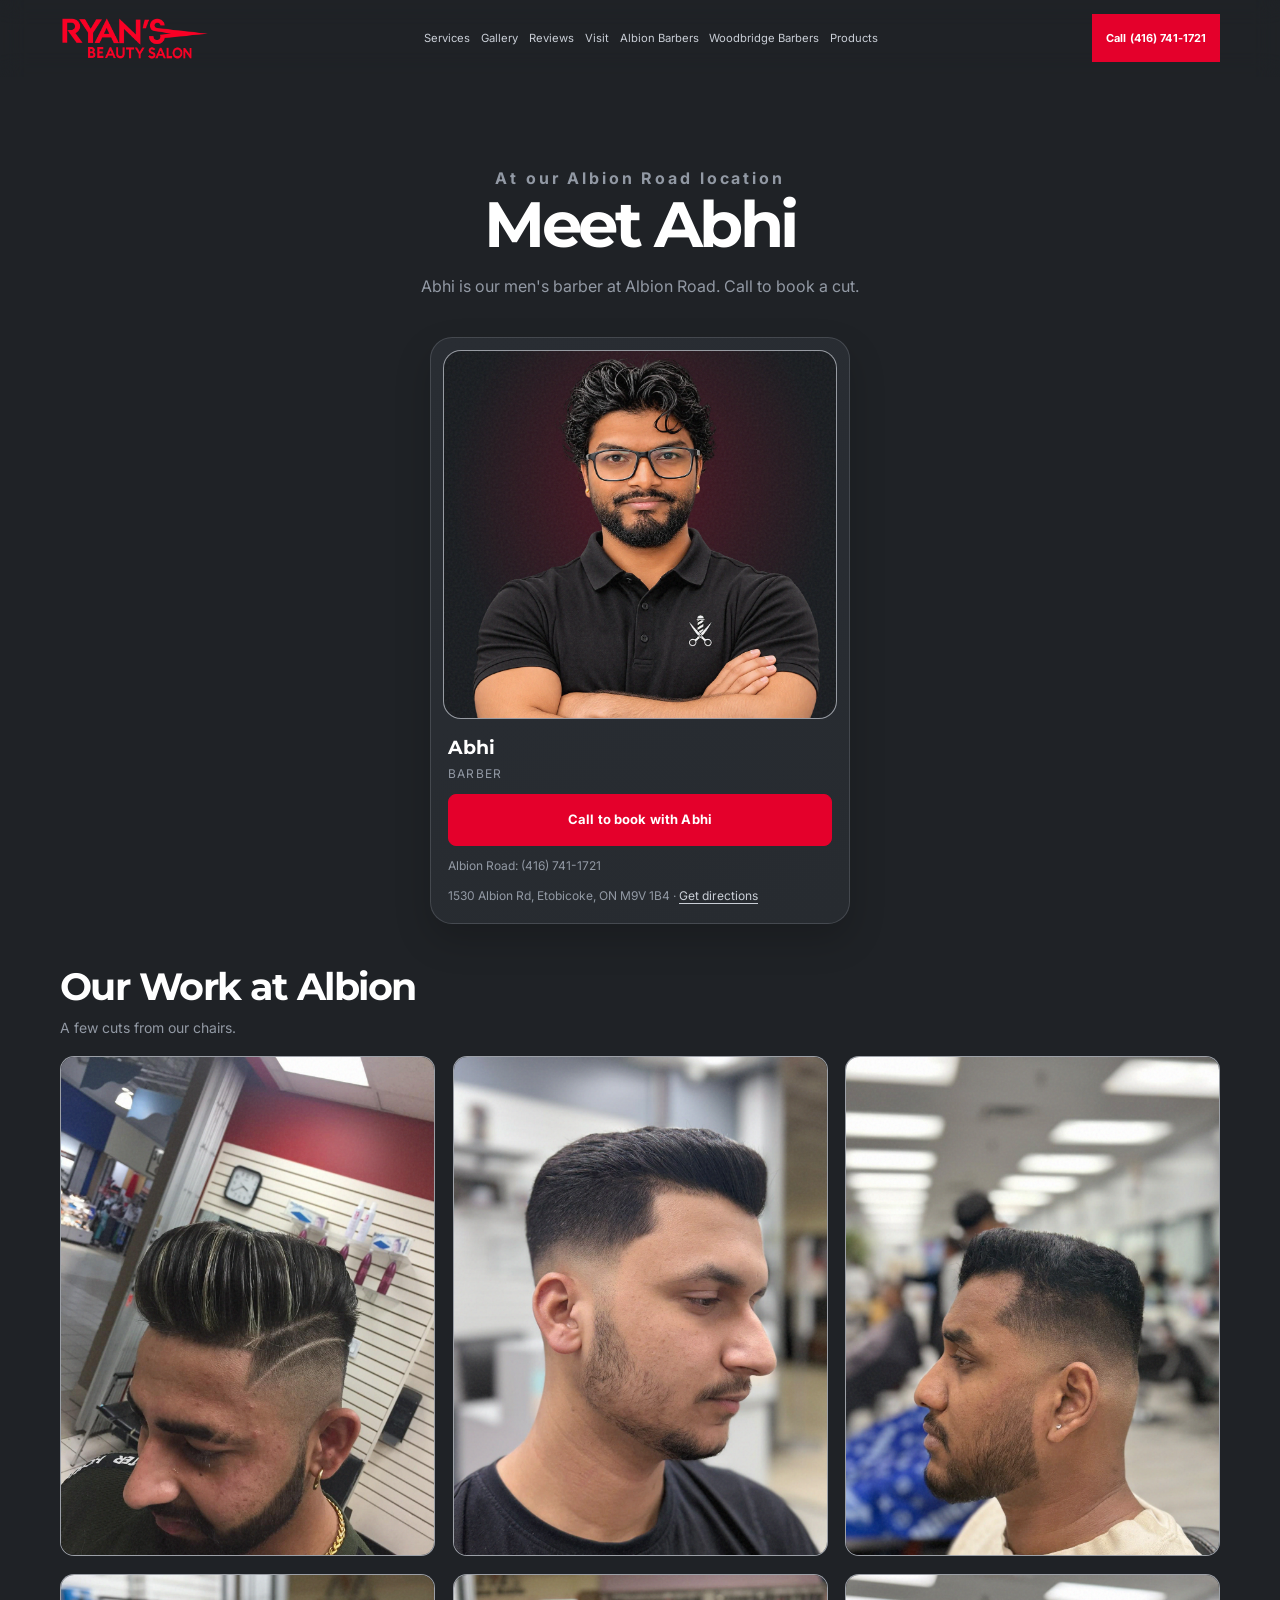
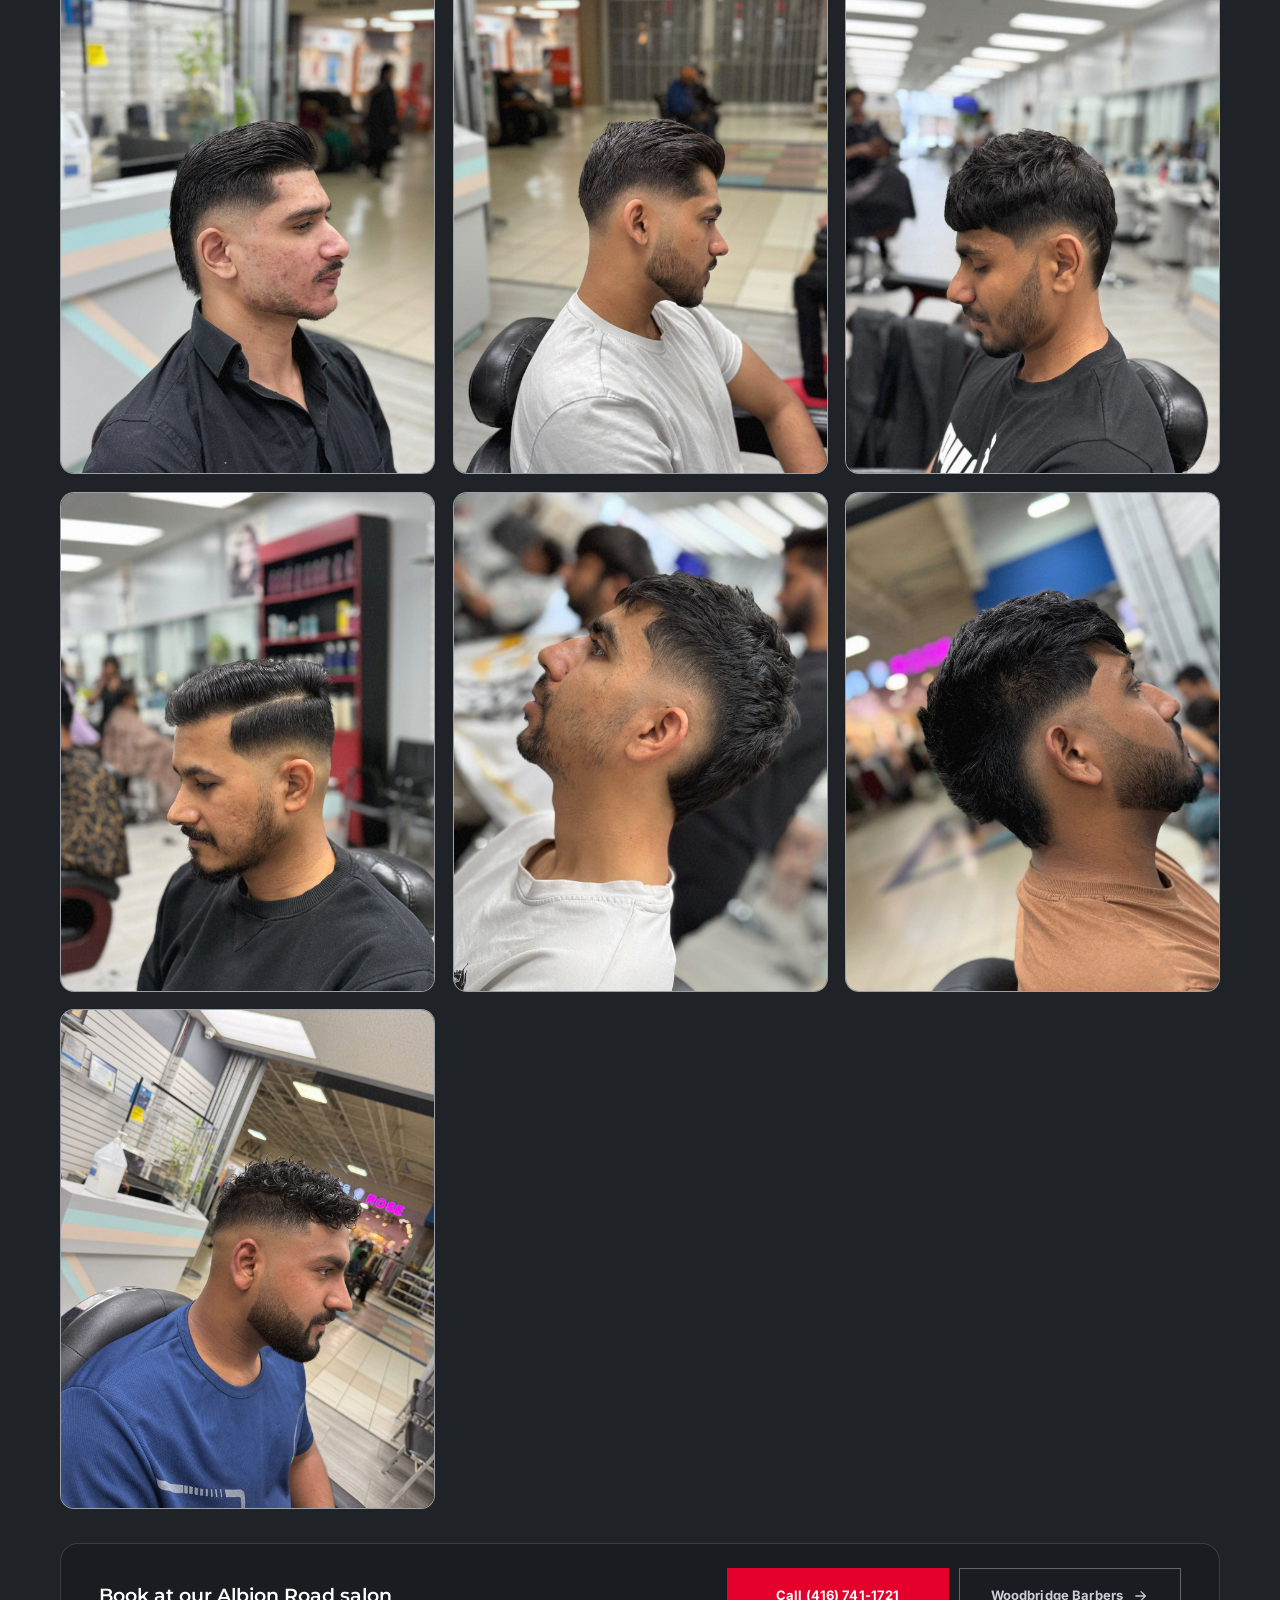
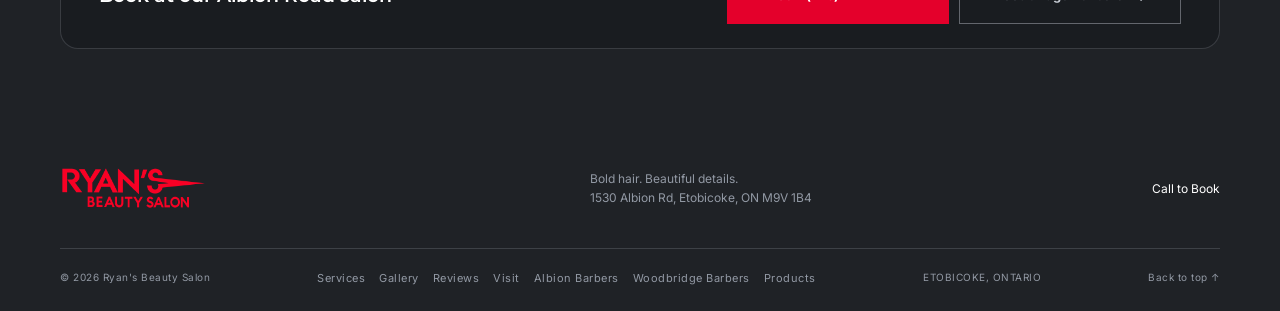
==== albion-barbers.html @ 8f395d76 "Add Albion Road barber page" ====
<!doctype html><html lang="en"><head>
<meta charset="utf-8"><meta name="viewport" content="width=device-width, initial-scale=1, viewport-fit=cover"><meta name="theme-color" content="#1F2226">
<title>Albion Barbers | Ryan's Beauty Salon in Etobicoke</title>
<meta name="description" content="Meet Abhi, the men's barber at Ryan's Beauty Salon on Albion Road. Call to book a cut.">
<meta property="og:title" content="Albion Barbers | Ryan's Beauty Salon in Etobicoke"><meta property="og:description" content="Meet Abhi, the men's barber at Ryan's Beauty Salon on Albion Road. Call to book a cut."><meta property="og:type" content="website"><meta property="og:url" content="https://ryanshairsalon.com/albion-barbers.html"><meta property="og:image" content="https://ryanshairsalon.com/images/barber-abhi-albion.webp">
<link rel="canonical" href="https://ryanshairsalon.com/albion-barbers.html"><link rel="preconnect" href="https://fonts.googleapis.com"><link rel="preconnect" href="https://fonts.gstatic.com" crossorigin><link href="https://fonts.googleapis.com/css2?family=Great+Vibes&family=Inter:wght@400;500;600;700&family=Montserrat:wght@500;600;700;800&display=swap" rel="stylesheet"><link rel="icon" href="data:image/svg+xml,%3Csvg xmlns=%22http://www.w3.org/2000/svg%22 viewBox=%220 0 64 64%22%3E%3Crect width=%2264%22 height=%2264%22 rx=%2212%22 fill=%22%231F2226%22/%3E%3Ctext x=%2232%22 y=%2245%22 text-anchor=%22middle%22 font-size=%2244%22 font-family=%22Arial%22 font-weight=%22bold%22 fill=%22%23E4002B%22%3ER%3C/text%3E%3C/svg%3E"><link rel="preload" as="image" href="/logo-ryans.png"><link rel="stylesheet" href="/styles.css">
<script defer src="/config.js"></script><script defer src="/app.js"></script>
</head><body class="barbers-document"><a class="skip" href="#main">Skip to content</a><noscript><p class="noscript">JavaScript is off. Meet Abhi below and call to book.</p></noscript><header class="nav-wrap"><nav class="nav container" aria-label="Main navigation">
<a class="brand" href="/#home"><img class="brand-logo" src="/logo-ryans.png" alt="Ryan's Beauty Salon" width="1000" height="300"></a>
<div class="nav-links" id="primary-navigation"><a class="mobile-menu-brand" href="/#home"><img src="/logo-ryans.png" alt="Ryan's Beauty Salon" width="1000" height="300"></a><a href="/#services">Services</a><a href="/#gallery">Gallery</a><a href="/#reviews">Reviews</a><a href="/#visit">Visit</a><a href="/albion-barbers.html">Albion Barbers</a><a href="/barbers.html" aria-current="page">Woodbridge Barbers</a><a href="/products.html">Products</a><a class="mobile-menu-book button button-red" href="tel:+14167411721">Call to Book</a></div>
<a class="button button-red nav-book desktop-nav-call" href="tel:+14167411721"><span class="nav-call-mobile-label">Call to Book</span><span class="nav-call-desktop-label" hidden>Call (416) 741-1721</span></a><button class="menu-toggle" type="button" aria-label="Open navigation menu" aria-controls="primary-navigation" aria-expanded="false">☰</button>
</nav></header><main id="main"><section class="barbers-page albion-barbers-page"><div class="container"><div class="barbers-heading"><p class="eyebrow">At our Albion Road location</p><h1>Meet Abhi</h1><p>Abhi is our men's barber at Albion Road. Call to book a cut.</p></div><div class="albion-barber-feature"><article class="barber-card barber-card-ewan albion-abhi-card"><div class="barber-photo"><img src="/images/barber-abhi-albion.webp" alt="Abhi" width="1200" height="1125" loading="eager" decoding="async"></div><div class="barber-card-body"><h2>Abhi</h2><p class="barber-role">Barber</p><a class="button button-red barber-book" href="tel:+14167411721">Call to book with Abhi</a><p class="albion-phone-note">Albion Road: (416) 741-1721</p><p class="albion-address-note">1530 Albion Rd, Etobicoke, ON M9V 1B4 · <a href="https://www.google.com/maps/dir/?api=1&destination=1530+Albion+Rd+Etobicoke+ON+M9V+1B4" target="_blank" rel="noopener">Get directions</a></p></div></article></div><section class="barber-work-section albion-work-section" aria-labelledby="albion-work-title"><div class="barber-work-heading"><h2 id="albion-work-title">Our Work at Albion</h2><p>A few cuts from our chairs.</p></div><div class="barber-work-grid albion-work-grid"><button class="barber-work-tile albion-work-tile" type="button" data-work-index="0" aria-label="Open Men's fade haircut photo"><img src="/images/mens-fade.jpg" alt="Men's fade haircut" width="1200" height="1600" loading="eager" decoding="async" style="--work-position:50% 35%"></button>
<button class="barber-work-tile albion-work-tile" type="button" data-work-index="1" aria-label="Open Low taper pompadour haircut photo"><img src="/images/albion-cut-01-low-taper-pompadour-stubble.jpg" alt="Low taper pompadour haircut" width="1200" height="1600" loading="eager" decoding="async" style="--work-position:45% 35%"></button>
<button class="barber-work-tile albion-work-tile" type="button" data-work-index="2" aria-label="Open Textured crop high fade haircut photo"><img src="/images/albion-cut-02-textured-crop-high-fade-beard.jpg" alt="Textured crop high fade haircut" width="1200" height="1600" loading="lazy" decoding="async" style="--work-position:40% 40%"></button>
<button class="barber-work-tile albion-work-tile" type="button" data-work-index="3" aria-label="Open Slick back low fade haircut photo"><img src="/images/albion-cut-03-slick-back-low-fade.jpg" alt="Slick back low fade haircut" width="1200" height="1600" loading="lazy" decoding="async" style="--work-position:60% 45%"></button>
<button class="barber-work-tile albion-work-tile" type="button" data-work-index="4" aria-label="Open Low taper slick back haircut photo"><img src="/images/albion-cut-04-low-taper-slick-back-beard.jpg" alt="Low taper slick back haircut" width="1200" height="1600" loading="lazy" decoding="async" style="--work-position:60% 40%"></button>
<button class="barber-work-tile albion-work-tile" type="button" data-work-index="5" aria-label="Open Textured fringe taper haircut photo"><img src="/images/albion-cut-05-textured-fringe-taper-line-design.jpg" alt="Textured fringe taper haircut" width="1200" height="1600" loading="lazy" decoding="async" style="--work-position:35% 40%"></button>
<button class="barber-work-tile albion-work-tile" type="button" data-work-index="6" aria-label="Open Side part hard part fade haircut photo"><img src="/images/albion-cut-06-side-part-hard-part-fade-beard.jpg" alt="Side part hard part fade haircut" width="1200" height="1600" loading="lazy" decoding="async" style="--work-position:45% 45%"></button>
<button class="barber-work-tile albion-work-tile" type="button" data-work-index="7" aria-label="Open Textured crop skin fade haircut photo"><img src="/images/albion-cut-07-textured-crop-skin-fade.jpg" alt="Textured crop skin fade haircut" width="1200" height="1600" loading="lazy" decoding="async" style="--work-position:45% 35%"></button>
<button class="barber-work-tile albion-work-tile" type="button" data-work-index="8" aria-label="Open Taper fade mullet haircut photo"><img src="/images/albion-cut-08-taper-fade-mullet-beard.jpg" alt="Taper fade mullet haircut" width="1200" height="1600" loading="lazy" decoding="async" style="--work-position:60% 40%"></button>
<button class="barber-work-tile albion-work-tile" type="button" data-work-index="9" aria-label="Open Curly top fade haircut photo"><img src="/images/albion-cut-09-curly-top-fade-beard.jpg" alt="Curly top fade haircut" width="1200" height="1600" loading="lazy" decoding="async" style="--work-position:65% 45%"></button></div></section><div class="barber-closing albion-closing"><p>Book at our Albion Road salon</p><div class="albion-closing-actions"><a class="button button-red" href="tel:+14167411721">Call (416) 741-1721</a><a class="button hero-ghost-cta" href="/barbers.html">Woodbridge Barbers <svg aria-hidden="true" viewBox="0 0 20 20" width="16" height="16" fill="none"><path d="M3.5 10h12M10 4.5l5.5 5.5-5.5 5.5" stroke="currentColor" stroke-width="1.6" stroke-linecap="round" stroke-linejoin="round"/></svg></a></div></div></div></section></main><footer class="footer"><div class="container footer-main"><a class="brand" href="/#home"><img class="brand-logo" src="/logo-ryans.png" alt="Ryan's Beauty Salon" width="1000" height="300"></a><p>Bold hair. Beautiful details.<br>1530 Albion Rd, Etobicoke, ON M9V 1B4</p><a data-booking-link href="tel:+14167411721">Call to Book</a></div><div class="container footer-bottom"><span>© <span id="year">2026</span> Ryan's Beauty Salon</span><nav class="footer-links" aria-label="Footer navigation"><a href="/#services">Services</a><a href="/#gallery">Gallery</a><a href="/#reviews">Reviews</a><a href="/#visit">Visit</a><a href="/albion-barbers.html">Albion Barbers</a><a href="/barbers.html">Woodbridge Barbers</a><a href="/products.html">Products</a></nav><span>ETOBICOKE, ONTARIO</span><a href="/#home">Back to top ↑</a></div></footer></body></html>
---- styles.css ----
:root{--charcoal:#1F2226;--silver:#C9CED6;--dim:#9299A4;--red:#E4002B;--panel:#272B30;--line:rgba(201,206,214,.18);--head:'Montserrat',sans-serif;--body:'Inter',sans-serif;color-scheme:dark}*{box-sizing:border-box}html{scroll-behavior:smooth;scroll-padding-top:88px}body{margin:0;background:var(--charcoal);color:var(--silver);font:16px/1.65 var(--body);overflow-x:clip}a{color:inherit;text-decoration:none}button{font:inherit;color:inherit;cursor:pointer}.container{width:min(1160px,calc(100% - 40px));margin-inline:auto}.skip{position:absolute;top:-60px;left:12px;z-index:100;background:var(--red);padding:10px}.skip:focus{top:10px}.noscript{margin:0;padding:12px 20px;background:#333;color:#fff}.nav-wrap{position:sticky;top:0;z-index:50;background:rgba(31,34,38,.96);backdrop-filter:blur(12px);border-bottom:1px solid var(--line)}.nav{height:76px;display:flex;align-items:center;justify-content:space-between;gap:20px}.brand{display:flex;align-items:center;gap:10px;font:800 13px var(--head);letter-spacing:.08em;color:#fff;min-width:0}.brand b{display:block;color:var(--dim);font-size:10px;letter-spacing:.14em}.brand-mark{width:39px;height:39px;border:1px solid var(--red);display:grid;place-items:center;font:800 24px var(--head);color:#fff}.nav-links{display:flex;gap:24px;font-size:13px}.nav-links a:hover,.text-link:hover{color:#fff}.button{display:inline-flex;align-items:center;justify-content:center;gap:18px;padding:13px 18px;font-size:13px;font-weight:700;letter-spacing:.01em;border:1px solid var(--line);min-height:48px}.button-red{background:var(--red);border-color:var(--red);color:#fff}.button-red:hover{background:#bd0024}.menu-toggle{display:none;background:none;border:0;font-size:24px}.hero{position:relative;min-height:640px;padding-top:84px;padding-bottom:70px;display:grid;grid-template-columns:1fr 1fr;align-items:center;gap:50px}.hero-copy{position:relative;z-index:2}.eyebrow{font-size:11px;letter-spacing:.18em;font-weight:700;color:var(--dim);margin:0 0 20px}.eyebrow span,.status-dot{display:inline-block;width:7px;height:7px;background:var(--red);border-radius:50%;margin-right:8px}.hero h1,.section h2,.visit-copy h2{font:700 clamp(42px,6.4vw,76px)/1.08 var(--head);letter-spacing:-.055em;color:#fff;margin:0 0 24px}.hero h1 em,.section h2 em,.visit-copy h2 em{font-style:normal;color:var(--red)}.hero-lede{max-width:440px;color:#aeb4bd;font-size:17px}.hero-actions{display:flex;align-items:center;gap:24px;margin:30px 0}.text-link{font-size:13px;font-weight:700}.hero-meta{display:flex;align-items:center;gap:8px;font-size:11px;color:var(--dim);flex-wrap:wrap}.meta-separator{color:var(--red)}.hero-art{position:relative;min-width:0}.hero-image{height:430px;position:relative;overflow:hidden}.fallback-tile{background:linear-gradient(140deg,#1F2226 0%,#454A52 56%,#C9CED6 160%);position:relative;display:flex;align-items:center;justify-content:center;isolation:isolate}.fallback-symbol{display:grid;place-items:center;width:42px;height:42px;border:1px solid var(--red);border-radius:50%;color:var(--red);font-size:20px;flex:0 0 auto}.image-caption{position:absolute;bottom:22px;left:22px;font-size:10px;letter-spacing:.18em;color:#fff}.hero-stamp{position:absolute;right:-18px;bottom:30px;background:var(--red);color:#fff;width:118px;height:118px;border-radius:50%;display:flex;flex-direction:column;align-items:center;justify-content:center;font:700 10px var(--head);letter-spacing:.12em;transform:rotate(9deg)}.hero-stamp b{font-size:25px}.hero-side-note{position:absolute;right:-25px;top:30px;writing-mode:vertical-rl;font-size:10px;letter-spacing:.22em;color:var(--dim)}.hero-bottom{position:absolute;bottom:20px;left:0;right:0;display:flex;justify-content:space-between;color:var(--dim);font-size:9px;letter-spacing:.14em}.intro-band{background:#181a1d;border-block:1px solid var(--line)}.intro-inner{display:grid;grid-template-columns:1fr 2fr 1fr;gap:24px;align-items:center;padding-block:28px}.intro-inner p:first-child{font:700 12px/1.6 var(--head);letter-spacing:.1em;color:#fff}.intro-inner p:nth-child(2){font-size:14px;color:var(--dim);max-width:470px}.intro-inner a{font-size:12px;color:#fff;text-align:right}.section{padding-block:100px}.section-heading{display:flex;justify-content:space-between;align-items:end;gap:36px;margin-bottom:40px}.section-heading h2,.visit-copy h2{font-size:clamp(36px,5vw,58px);margin-bottom:0}.section-heading>p{max-width:390px;color:var(--dim);font-size:14px;margin:0 0 6px}.service-tabs{display:flex;gap:8px;flex-wrap:wrap;border-bottom:1px solid var(--line);padding-bottom:16px;margin-bottom:26px}.service-tab{border:1px solid var(--line);background:transparent;padding:10px 13px;font-size:12px}.service-tab.active,.service-tab:hover{background:var(--red);border-color:var(--red);color:#fff}.service-group h3{font:700 20px var(--head);color:#fff;margin:24px 0 10px}.service-list{display:grid;grid-template-columns:1fr 1fr;column-gap:34px}.service{display:flex;justify-content:space-between;align-items:center;gap:16px;padding:17px 0;border-bottom:1px solid var(--line)}.service h4{font-size:14px;color:#fff;margin:0;font-weight:600}.service p{font-size:11px;color:var(--dim);margin:2px 0 0}.service strong{font-size:13px;color:#fff;white-space:nowrap}.fine-print{color:var(--dim);font-size:11px;margin:24px 0}.gallery-section{background:#181a1d}.gallery-grid{display:grid;grid-template-columns:repeat(3,minmax(0,1fr));gap:14px}.gallery-card{min-height:210px;border:0;text-align:left;align-items:flex-start;justify-content:flex-end;padding:20px}.gallery-card .fallback-symbol{position:absolute;left:50%;top:40%;transform:translate(-50%,-50%)}.gallery-label{color:#fff;font:700 11px var(--head);letter-spacing:.12em}.review-grid{display:grid;grid-template-columns:repeat(4,minmax(0,1fr));gap:12px}.review-card{padding:20px;background:#272b30;border:1px solid var(--line);min-width:0}.stars{color:var(--red);letter-spacing:.12em;font-size:12px}.review-card>p{font-size:13px;min-height:55px;color:#d4d8de}.review-by{display:flex;align-items:center;gap:10px;border-top:1px solid var(--line);padding-top:14px;font-size:11px}.review-avatar{width:30px;height:30px;border-radius:50%;background:#3b4047;display:grid;place-items:center;color:#fff}.review-by b,.review-by small{display:block}.review-by small{color:var(--dim)}.visit-section{background:#181a1d;border-block:1px solid var(--line);padding-block:90px}.visit-grid{display:grid;grid-template-columns:1fr .85fr;gap:70px;align-items:start}.visit-copy>p:not(.eyebrow){color:var(--dim);max-width:460px}.visit-address{display:flex;gap:15px;align-items:center;margin:24px 0}.detail-icon{font-size:28px;color:var(--red)}.visit-address b{color:#fff}.visit-address p{margin:0;color:var(--dim);font-size:13px}.map-frame{height:230px;margin-top:26px;overflow:hidden;border:1px solid var(--line);background:#282c31}.map-frame iframe{width:100%;height:100%;border:0;filter:grayscale(.7) invert(.88) contrast(.85)}.hours-card{background:#24282d;border:1px solid var(--line);padding:32px}.hours-card h3{font:700 25px var(--head);color:#fff;margin:0 0 24px}.hours-row{display:flex;justify-content:space-between;gap:12px;padding:14px 0;border-bottom:1px solid var(--line);font-size:12px}.hours-row b{color:#fff;text-align:right}.hours-note{display:flex;align-items:flex-start;margin-top:22px;color:var(--dim);font-size:11px}.hours-cta{display:flex;justify-content:space-between;gap:12px;margin-top:32px;font-size:12px}.hours-cta a{color:#fff;font-weight:700}.footer{padding:36px 0 24px}.footer-main{display:flex;align-items:center;justify-content:space-between;gap:24px;padding-bottom:28px;border-bottom:1px solid var(--line)}.footer-main p{color:var(--dim);font-size:12px}.footer-main>a:last-child{font-size:12px;color:#fff}.footer-bottom{display:flex;justify-content:space-between;gap:16px;padding-top:20px;color:var(--dim);font-size:10px;letter-spacing:.05em}.mobile-cta{display:none}.lightbox{display:none;position:fixed;inset:0;background:rgba(0,0,0,.86);z-index:100;align-items:center;justify-content:center;padding:24px}.lightbox.open{display:flex}.lightbox-close{position:absolute;right:20px;top:10px;font-size:38px;background:none;border:0}.lightbox-panel{width:min(600px,100%);height:320px;display:flex;flex-direction:column;align-items:center;justify-content:center;background:linear-gradient(140deg,#1F2226,#454A52,#C9CED6);gap:18px}.lightbox-panel p{color:#fff;font-weight:700}.service-group[hidden]{display:none}@media(max-width:800px){.nav-links{gap:12px}.nav-book{display:none}.hero{gap:24px;min-height:560px}.hero-image{height:350px}.hero-stamp{right:-6px}.hero-side-note{right:-10px}.intro-inner{grid-template-columns:1fr 2fr}.intro-inner a{grid-column:2;text-align:left}.review-grid{grid-template-columns:repeat(2,minmax(0,1fr))}.visit-grid{gap:28px}.hours-card{padding:24px}}@media(max-width:600px){html{scroll-padding-top:72px}.container{width:calc(100% - 32px)}.nav{height:68px}.brand{font-size:11px}.brand-mark{width:34px;height:34px}.nav-links{display:none;position:absolute;left:0;right:0;top:68px;background:#202328;padding:18px 20px;flex-direction:column;border-bottom:1px solid var(--line)}.nav-wrap.menu-open .nav-links{display:flex}.hero{display:flex;flex-direction:column;align-items:stretch;gap:30px;padding-top:54px;padding-bottom:58px;min-height:0}.hero h1{font-size:clamp(44px,12vw,64px)}.hero-lede{font-size:15px}.hero-actions{gap:16px;flex-wrap:wrap}.hero-image{height:300px}.hero-stamp{width:92px;height:92px;right:8px;bottom:22px}.hero-side-note{right:4px}.hero-bottom{bottom:18px;font-size:8px}.intro-inner{grid-template-columns:1fr;gap:4px;padding-block:20px}.intro-inner p{margin:6px 0}.intro-inner a{grid-column:auto;text-align:left;margin-top:8px}.section{padding-block:68px}.section-heading{display:block;margin-bottom:28px}.section-heading>p{margin-top:18px}.service-tabs{flex-wrap:nowrap;overflow-x:auto;padding-bottom:12px}.service-tab{flex:0 0 auto}.service-list{grid-template-columns:1fr}.gallery-grid{grid-template-columns:repeat(2,minmax(0,1fr));gap:10px}.gallery-card{min-height:150px;padding:13px}.review-grid{grid-template-columns:1fr 1fr;gap:8px}.review-card{padding:14px}.review-card>p{font-size:12px}.visit-section{padding-block:65px}.visit-grid{grid-template-columns:1fr;gap:28px}.hours-card{padding:22px}.hours-row{font-size:11px}.footer-main{align-items:flex-start;flex-direction:column;gap:14px}.footer-bottom{flex-wrap:wrap;font-size:9px}.mobile-cta{display:grid;grid-template-columns:.8fr 1.2fr;position:fixed;bottom:0;left:0;right:0;z-index:55;padding:10px 12px calc(10px + env(safe-area-inset-bottom));background:rgba(25,27,30,.97);border-top:1px solid var(--line);gap:10px}.mobile-cta a{display:grid;place-items:center;padding:10px;font-size:12px;font-weight:700;border:1px solid var(--line)}.mobile-cta a:last-child{background:var(--red);border-color:var(--red);color:#fff}body{padding-bottom:68px}.lightbox{padding:16px}}@media(prefers-reduced-motion:reduce){*,*::before,*::after{scroll-behavior:auto!important;animation-duration:.01ms!important;transition-duration:.01ms!important}}.review-text.clamped{display:-webkit-box;-webkit-box-orient:vertical;-webkit-line-clamp:6;overflow:hidden}.review-text.clamped.expanded{display:block}.review-expand{border:0;background:none;color:#fff;text-decoration:underline;font-size:12px;padding:2px 0 12px}.review-expand[hidden]{display:none}.review-attribution{font-size:12px;color:var(--dim);margin-top:22px}.mobile-cta a[hidden]{display:none!important}@media(max-width:600px){.review-grid{grid-template-columns:1fr}.review-card{min-width:0}}
/* Real salon photo wiring */
.hero.container{width:100%;max-width:none;min-height:660px;padding:105px max(20px,calc((100vw - 1160px)/2)) 76px;display:block;isolation:isolate;overflow:hidden;background:var(--charcoal);perspective:1000px}.hero-bg{position:absolute;inset:0;width:100%;height:100%;object-fit:cover;object-position:center 30%;z-index:-2;transform:scale(1.025);transition:transform .5s ease;will-change:transform}.hero:before{content:"";position:absolute;inset:0;background:linear-gradient(90deg,rgba(31,34,38,.98) 0%,rgba(31,34,38,.91) 32%,rgba(31,34,38,.46) 65%,rgba(31,34,38,.2) 100%),linear-gradient(0deg,rgba(31,34,38,.8),transparent 45%,rgba(31,34,38,.16));z-index:-1;pointer-events:none}.hero-copy{max-width:650px;padding-block:38px}.hero-art{position:absolute;inset:0;pointer-events:none}.hero-stamp{right:max(30px,calc((100vw - 1160px)/2));bottom:85px}.hero-side-note{right:max(20px,calc((100vw - 1160px)/2));top:55px}.hero-bottom{left:max(20px,calc((100vw - 1160px)/2));right:max(20px,calc((100vw - 1160px)/2))}.hero-image-fallback{background:linear-gradient(140deg,#1F2226 0%,#454A52 56%,#C9CED6 160%)}.gallery-filters{display:flex;gap:8px;margin:-14px 0 22px;flex-wrap:wrap}.gallery-filter{background:transparent;border:1px solid var(--line);padding:9px 18px;font-size:12px;color:var(--silver)}.gallery-filter.active,.gallery-filter:hover{background:var(--red);border-color:var(--red);color:#fff}.gallery-card{position:relative;display:block;width:100%;min-height:0;aspect-ratio:3/4;padding:0;overflow:hidden;background:linear-gradient(140deg,#1F2226,#454A52,#C9CED6);isolation:isolate}.gallery-card img{display:block;width:100%;height:100%;position:absolute;inset:0;object-fit:cover;aspect-ratio:3/4;transition:transform .5s ease}.gallery-card:hover img{transform:scale(1.045)}.gallery-card:after{content:"";position:absolute;inset:35% 0 0;background:linear-gradient(transparent,rgba(0,0,0,.7));pointer-events:none}.gallery-card .fallback-symbol{display:none;position:absolute;left:50%;top:42%;transform:translate(-50%,-50%)}.gallery-card.fallback-tile .fallback-symbol{display:grid}.gallery-card .gallery-label{position:absolute;z-index:2;bottom:16px;left:16px;right:12px;text-align:left}.gallery-card[data-photo*="ash-blonde-balayage"]{aspect-ratio:1/1}.gallery-card[data-photo*="ash-blonde-balayage"] img{aspect-ratio:1/1;object-position:top;object-fit:cover}.storefront-photo{display:block;width:100%;max-height:220px;aspect-ratio:16/7;object-fit:cover;object-position:center 55%;border-radius:14px;margin:8px 0 22px;border:1px solid var(--line)}.visit-grid{align-items:start}.hours-card{overflow:hidden}.lightbox{gap:12px}.lightbox-panel{position:relative;width:min(600px,76vw);height:min(78vh,800px);background:linear-gradient(140deg,#1F2226,#454A52,#C9CED6);overflow:hidden}.lightbox-panel img{width:100%;height:100%;object-fit:contain;display:block}.lightbox-panel img[src*="ash-blonde-balayage"]{aspect-ratio:1/1;object-fit:cover;object-position:top;width:min(100%,70vh);height:auto;max-height:100%;margin:auto}.lightbox-panel .fallback-symbol{display:none;position:absolute;top:40%;left:calc(50% - 21px)}.lightbox-panel.fallback-tile .fallback-symbol{display:grid}.lightbox-panel p{position:absolute;bottom:0;left:0;right:0;padding:22px 16px 12px;margin:0;background:linear-gradient(transparent,rgba(0,0,0,.78));text-align:center}.lightbox-prev,.lightbox-next{border:1px solid var(--line);background:rgba(31,34,38,.8);color:#fff;font-size:38px;width:44px;height:56px;display:grid;place-items:center}.gallery-card[hidden]{display:none!important}@media(max-width:800px){.hero.container{min-height:590px;padding-top:80px}.hero-copy{max-width:600px}.hero-stamp{right:30px;bottom:60px}.hero-side-note{right:16px}.hero-bottom{left:20px;right:20px}.storefront-photo{max-height:200px}}@media(max-width:600px){.hero.container{min-height:620px;padding:55px 16px 65px}.hero:before{background:linear-gradient(90deg,rgba(31,34,38,.92),rgba(31,34,38,.48)),linear-gradient(0deg,rgba(31,34,38,.82),transparent 65%)}.hero-copy{padding-top:20px}.hero-stamp{width:84px;height:84px;right:22px;bottom:56px}.hero-side-note{right:12px;top:25px}.hero-bottom{left:16px;right:16px}.gallery-grid{grid-template-columns:repeat(2,minmax(0,1fr))}.gallery-card{aspect-ratio:3/4;min-height:0;padding:0}.gallery-card .gallery-label{font-size:9px;left:10px;bottom:11px}.storefront-photo{aspect-ratio:4/3;max-height:none}.lightbox{gap:4px;padding:12px}.lightbox-panel{width:calc(100vw - 104px);height:min(72vh,650px)}.lightbox-prev,.lightbox-next{width:32px;height:46px;font-size:28px}.lightbox-panel img[src*="ash-blonde-balayage"]{width:100%;height:auto;max-height:100%}}

/* Reliability, mobile navigation, and hero refinement */
button, a { -webkit-tap-highlight-color: transparent; }
.hero:before, .hero-art, .hero-stamp, .hero-side-note, .hero-bottom, .hero-bg { pointer-events: none; }
.hero-copy { pointer-events: auto; }
.menu-toggle { position:relative; z-index:3; display:none; align-items:center; justify-content:center; width:44px; height:44px; color:#fff; border:1px solid var(--line); border-radius:8px; }
.mobile-menu-book { display:none; }
.nav-links { z-index:70; }
.hero .hero-bg { z-index:-2; }
.hero:before { z-index:-1; }
.storefront-photo { transform:none!important; transition:none!important; }
@media (min-width:768px) {
 .hero.container { min-height:660px; }
 .hero:before { background:linear-gradient(90deg,rgba(31,34,38,.97) 0%,rgba(31,34,38,.88) 31%,rgba(31,34,38,.35) 54%,transparent 72%); }
 .hero-bg { object-position:center 30%; }
}
@media (max-width:767px) {
 .nav { position:relative; }
 .nav-links { display:none!important; position:absolute; top:68px; left:-16px; right:-16px; width:calc(100% + 32px); padding:16px; flex-direction:column; gap:0; background:#202328; border-bottom:1px solid var(--line); box-shadow:0 18px 28px rgba(0,0,0,.28); }
 .nav-wrap.menu-open .nav-links { display:flex!important; }
 .nav-links a:not(.mobile-menu-book) { padding:13px 8px; border-bottom:1px solid var(--line); font-size:15px; }
 .nav-links .mobile-menu-book { display:flex; margin-top:14px; width:100%; }
 .menu-toggle { display:flex!important; flex:0 0 44px; font-size:0; }
 .menu-toggle:before { content:""; width:20px; height:14px; border-top:2px solid #fff; border-bottom:2px solid #fff; display:block; }
 .menu-toggle:after { content:""; position:absolute; width:20px; height:2px; background:#fff; }
 .hero.container { display:flex; flex-direction:column; align-items:stretch; gap:20px; width:100%; min-height:0; padding:28px 16px 36px; background:var(--charcoal); overflow:hidden; perspective:1000px; }
 .hero:before { display:none!important; }
 .hero-bg { position:relative; inset:auto; display:block!important; width:100%; height:auto; aspect-ratio:4/5; max-height:none; object-fit:cover; object-position:50% 80%; border-radius:18px; border:1px solid rgba(228,0,43,.55); box-shadow:0 0 0 1px rgba(228,0,43,.12),0 8px 28px rgba(228,0,43,.09); transform:scale(1.25); transform-origin:50% 85%; z-index:0; order:2; pointer-events:none; }
 .hero-copy { order:1; max-width:none; padding:10px 0 0; position:relative; z-index:2; }
 .hero-art { position:absolute; inset:0; z-index:1; pointer-events:none; }
 .hero-stamp,.hero-side-note { display:none; }
 .hero-bottom { position:relative; inset:auto; order:3; margin-top:8px; pointer-events:none; }
 .hero-lede { max-width:42rem; }
 .storefront-photo { width:100%; aspect-ratio:4/3; max-height:260px!important; height:auto; object-fit:cover; object-position:50% 55%; transform:none!important; }
 .mobile-cta { z-index:80; }
}
@media (prefers-reduced-motion: reduce) {
 .hero-bg { transform:none!important; transition:none!important; }
}

/* Premium editorial hero redesign */
:root { --charcoal:#1F2226; --charcoal-deep:#14161A; --silver:#C9CED6; --signal-red:#E4002B; }
.hero.container {
  display:grid; grid-template-columns:minmax(0,.88fr) minmax(0,1.12fr); align-items:center;
  gap:clamp(30px,5vw,76px); width:100%; max-width:none; min-height:680px;
  padding:76px max(24px,calc((100vw - 1160px)/2)) 58px; background:#14161A;
  isolation:isolate; overflow:hidden; perspective:none;
}
.hero-bg,.hero-art,.hero-stamp,.hero-side-note,.hero-bottom { display:none!important; }
.hero:before { display:none!important; }
.hero-copy { max-width:560px; padding:0; z-index:2; animation:hero-copy-in .7s ease-out both; }
.hero-copy .eyebrow { display:flex; align-items:center; gap:9px; color:#C9CED6; margin-bottom:23px; }
.hero-eyebrow-divider { display:inline-block; width:22px; height:1px; background:#E4002B; }
.hero h1 { font-size:clamp(48px,6.1vw,82px); line-height:1.02; letter-spacing:-.065em; margin-bottom:22px; }
.hero h1 em { color:#E4002B; }
.hero-lede { max-width:430px; font-size:clamp(15px,1.3vw,18px); line-height:1.75; color:#C9CED6; }
.hero-actions { display:flex; align-items:center; gap:22px; flex-wrap:wrap; margin:28px 0 22px; }
.hero-explore { display:inline-flex; align-items:center; gap:10px; }
.hero-explore svg { transition:transform .25s ease; }
.hero-explore:hover svg { transform:translateX(4px); }
.hero-meta { display:flex; align-items:center; gap:9px; min-height:24px; color:#C9CED6; font-size:12px; }
.hero-meta .meta-separator { width:3px; height:3px; background:#E4002B; border-radius:50%; margin:0 4px; }
.hero-scroll-cue { display:inline-flex; align-items:center; gap:14px; margin-top:36px; color:#9299A4; font-size:9px; font-weight:700; letter-spacing:.2em; }
.scroll-cue-track { display:block; position:relative; height:35px; width:1px; background:rgba(201,206,214,.28); overflow:hidden; }
.scroll-cue-track i { position:absolute; left:-1px; top:0; width:3px; height:10px; background:#E4002B; border-radius:4px; animation:scroll-cue-drop 1.6s ease-in-out infinite; }
.hero-gallery { min-width:0; display:grid; grid-template-columns:repeat(6,minmax(0,1fr)); grid-template-rows:repeat(4,minmax(0,1fr)); gap:12px; height:520px; align-self:center; }
.hero-photo-card { position:relative; min-width:0; min-height:0; margin:0; overflow:hidden; isolation:isolate; border:1px solid rgba(201,206,214,.22); border-radius:12px; background:#202328; clip-path:inset(100% 0 0 0 round 12px); animation:hero-card-reveal .85s cubic-bezier(.2,.75,.25,1) forwards; }
.hero-photo-card:nth-child(1){animation-delay:.12s}.hero-photo-card:nth-child(2){animation-delay:.22s}.hero-photo-card:nth-child(3){animation-delay:.32s}.hero-photo-card:nth-child(4){animation-delay:.42s}.hero-photo-card:nth-child(5){animation-delay:.52s}
.hero-photo-feature { grid-column:1 / span 4; grid-row:1 / span 4; }
.hero-photo-blue { grid-column:5 / span 2; grid-row:1; }
.hero-photo-platinum { grid-column:5 / span 2; grid-row:2; }
.hero-photo-caramel { grid-column:5 / span 2; grid-row:3; }
.hero-photo-ombre { grid-column:5 / span 2; grid-row:4; }
.hero-photo-card img { position:absolute; inset:0; width:100%; height:100%; display:block; object-fit:cover; object-position:var(--crop-x,50%) var(--crop-y,70%); transform:scale(var(--crop-scale,1.4)); transform-origin:var(--crop-x,50%) var(--crop-y,70%); transition:transform .55s cubic-bezier(.2,.7,.2,1),opacity .35s ease; }
.hero-photo-card:hover img { transform:scale(calc(var(--crop-scale,1.4) + .035)); }
.hero-photo-card:after { content:""; position:absolute; inset:45% 0 0; background:linear-gradient(0deg,rgba(20,22,26,.86),transparent); pointer-events:none; }
.hero-photo-card figcaption { position:absolute; z-index:2; left:12px; right:8px; bottom:10px; display:flex; align-items:center; gap:7px; color:#fff; font-size:clamp(9px,.85vw,12px); line-height:1.2; font-weight:600; letter-spacing:.01em; }
.hero-photo-card figcaption span { color:#E4002B; font-size:9px; letter-spacing:.1em; }
.hero-photo-blue figcaption,.hero-photo-platinum figcaption,.hero-photo-caramel figcaption,.hero-photo-ombre figcaption { left:8px; bottom:7px; font-size:9px; }
.hero-photo-fallback { background:linear-gradient(145deg,#14161A,#30343A,#C9CED6); }
@keyframes hero-copy-in { from { opacity:0; transform:translateY(12px); } to { opacity:1; transform:translateY(0); } }
@keyframes hero-card-reveal { from { opacity:0; clip-path:inset(100% 0 0 0 round 12px); } to { opacity:1; clip-path:inset(0 0 0 0 round 12px); } }
@keyframes scroll-cue-drop { 0% { transform:translateY(-2px); opacity:0; } 25% { opacity:1; } 100% { transform:translateY(30px); opacity:0; } }
@media (max-width:900px) and (min-width:768px) {
 .hero.container { gap:26px; padding-top:58px; padding-bottom:42px; min-height:610px; }
 .hero-gallery { height:440px; gap:8px; }
 .hero h1 { font-size:clamp(45px,5.7vw,62px); }
 .hero-photo-card figcaption { font-size:9px; }
}
@media (max-width:767px) {
 .hero.container { display:flex; flex-direction:column; align-items:stretch; gap:28px; min-height:0; padding:38px 18px 30px; width:100%; background:#14161A; overflow:hidden; }
 .hero-copy { width:100%; max-width:none; padding:0; }
 .hero h1 { font-size:clamp(46px,12vw,62px); line-height:1.03; margin-bottom:16px; }
 .hero-copy .eyebrow { font-size:9px; letter-spacing:.16em; margin-bottom:19px; }
 .hero-lede { max-width:36rem; font-size:15px; line-height:1.7; margin:0; }
 .hero-actions { gap:16px; margin:24px 0 18px; }
 .hero-actions .button { min-height:50px; }
 .hero-explore { min-height:48px; }
 .hero-meta { flex-wrap:wrap; font-size:11px; }
 .hero-scroll-cue { margin-top:24px; gap:12px; }
 .hero-gallery { width:100%; height:auto; display:grid; grid-template-columns:repeat(4,minmax(0,1fr)); grid-template-rows:180px 116px; gap:8px; }
 .hero-photo-card { border-radius:10px; clip-path:inset(100% 0 0 0 round 10px); }
 .hero-photo-feature { grid-column:1 / span 4; grid-row:1; }
 .hero-photo-blue { grid-column:1; grid-row:2; }
 .hero-photo-platinum { grid-column:2; grid-row:2; }
 .hero-photo-caramel { grid-column:3; grid-row:2; }
 .hero-photo-ombre { grid-column:4; grid-row:2; }
 .hero-photo-card figcaption { left:9px; bottom:8px; gap:5px; font-size:10px; }
 .hero-photo-card figcaption span { font-size:8px; }
 .hero-photo-blue figcaption,.hero-photo-platinum figcaption,.hero-photo-caramel figcaption,.hero-photo-ombre figcaption { display:block; left:6px; right:4px; bottom:6px; font-size:8px; }
 .hero-photo-card img { transform:scale(var(--crop-scale,1.4)); }
 .hero-photo-card:hover img { transform:scale(var(--crop-scale,1.4)); }
}
@media (max-width:380px) {
 .hero.container { padding-inline:14px; }
 .hero-gallery { grid-template-rows:160px 102px; gap:6px; }
 .hero-photo-card figcaption { font-size:8px; left:6px; }
 .hero-photo-blue figcaption,.hero-photo-platinum figcaption,.hero-photo-caramel figcaption,.hero-photo-ombre figcaption { font-size:7px; }
 .hero-actions { gap:10px; }
}
@media (prefers-reduced-motion:reduce) {
 .hero-copy,.hero-photo-card,.scroll-cue-track i { animation:none!important; }
 .hero-photo-card { clip-path:inset(0 0 0 0 round 12px); opacity:1; }
 .hero-photo-card img,.hero-explore svg { transition:none!important; }
}

/* Ryan's Beauty Salon hero: neon editorial / coverflow */
.nav-wrap { transition:background .25s ease,border-color .25s ease; }
@media(min-width:768px){.nav-wrap{background:transparent;border-bottom-color:transparent}.nav-wrap.scrolled{background:rgba(20,22,26,.96);border-bottom-color:var(--line)}}
.hero.container{position:relative;display:grid;grid-template-columns:minmax(0,.9fr) minmax(0,1.1fr);align-items:center;gap:clamp(28px,5vw,76px);width:100%;max-width:none;min-height:clamp(640px,100svh,900px);padding:70px max(24px,calc((100vw - 1160px)/2)) 50px;background:#14161A;overflow:hidden;isolation:isolate;perspective:1200px}
.hero-bg,.hero-art,.hero-stamp,.hero-side-note,.hero-bottom{display:none!important}.hero:before{display:none!important}
.hero-copy{position:relative;z-index:2;max-width:560px;padding:0;animation:hero-copy-rise .6s ease-out both}
.hero-copy .eyebrow{display:flex;align-items:center;gap:9px;color:#C9CED6;font-size:10px;letter-spacing:.19em;margin-bottom:23px}
.hero-eyebrow-dot{width:6px;height:6px;border-radius:50%;background:#E4002B;box-shadow:0 0 10px rgba(228,0,43,.55)}
.hero h1{font-size:clamp(56px,6vw,96px);line-height:.99;letter-spacing:-.07em;margin:0 0 22px}
.headline-line{display:block;overflow:hidden;padding-bottom:.06em}.headline-line>span,.headline-line>em{display:inline-block;animation:headline-rise .7s cubic-bezier(.2,.7,.2,1) both}.headline-line:nth-child(2)>em{animation-delay:.08s;color:#E4002B;text-shadow:0 0 12px rgba(228,0,43,.2),0 0 28px rgba(228,0,43,.13)}.headline-line:nth-child(3)>span{animation-delay:.16s}
.hero-lede{max-width:430px;color:#C9CED6;font-size:clamp(15px,1.2vw,18px);line-height:1.75;margin:0}
.hero-actions{display:flex;gap:12px;flex-wrap:wrap;margin:25px 0 18px}.hero-primary-cta{min-height:52px}.hero-ghost-cta{min-height:52px;background:transparent;border-color:rgba(201,206,214,.42);gap:10px}.hero-ghost-cta svg{transition:transform .2s ease}.hero-ghost-cta:hover svg{transform:translateX(3px)}
.hero-meta{display:flex;align-items:center;gap:9px;min-height:24px;font-size:12px;color:#C9CED6;flex-wrap:wrap}.hero-meta .status-dot{width:7px;height:7px;border-radius:50%;background:#E4002B;box-shadow:0 0 0 4px rgba(228,0,43,.12);animation:open-pulse 1.8s ease-in-out infinite}.hero-meta.is-closed .status-dot{background:#9299A4;box-shadow:none;animation:none}.meta-separator{width:3px;height:3px;border-radius:50%;background:#E4002B;margin:0 3px}
.hero-review-line{display:flex;align-items:center;gap:9px;flex-wrap:wrap;min-height:46px;margin-top:12px;padding-top:11px;border-top:1px solid rgba(201,206,214,.18);font-size:11px;color:#C9CED6;transition:opacity .25s ease}.hero-review-line.is-fading{opacity:0}.hero-review-stars{color:#C9CED6;letter-spacing:.12em;font-size:10px}.hero-review-name{color:#9299A4;white-space:nowrap}
.hero-scroll-cue{display:inline-flex;align-items:center;gap:10px;margin-top:18px;color:#9299A4;font-size:9px;letter-spacing:.18em}.scroll-cue-track{position:relative;display:block;width:1px;height:28px;background:rgba(201,206,214,.28);overflow:hidden}.scroll-cue-track i{position:absolute;left:-1px;top:0;width:3px;height:8px;background:#E4002B;animation:scroll-cue-drop 1.5s ease-in-out infinite}
.hero-gallery{position:relative;min-width:0;height:min(62vh,560px);min-height:430px;transform-style:preserve-3d;isolation:isolate}.hero-gallery:before{content:"";position:absolute;inset:8% 0;background:radial-gradient(ellipse,rgba(228,0,43,.17),transparent 68%);filter:blur(12px);pointer-events:none}.hero-gallery:after{content:"";position:absolute;inset:0;pointer-events:none;opacity:.06;background-image:url("data:image/svg+xml,%3Csvg viewBox='0 0 180 180' xmlns='http://www.w3.org/2000/svg'%3E%3Cfilter id='n'%3E%3CfeTurbulence type='fractalNoise' baseFrequency='.92' numOctaves='3' stitchTiles='stitch'/%3E%3C/filter%3E%3Crect width='100%25' height='100%25' filter='url(%23n)' opacity='.7'/%3E%3C/svg%3E")}
.hero-photo-card{position:absolute;left:50%;top:50%;width:min(58%,300px);aspect-ratio:4/5;margin:0;overflow:hidden;isolation:isolate;border:1px solid rgba(201,206,214,.7);border-radius:20px;background:#202328;box-shadow:0 16px 45px rgba(0,0,0,.32),0 0 20px rgba(228,0,43,.12);transform:translate(-50%,-50%) rotateZ(var(--rz,0deg)) translateX(var(--tx,0px)) translateZ(var(--tz,0px)) scale(var(--cs,1));transform-origin:center;transition:transform .6s cubic-bezier(.2,.7,.2,1),opacity .45s ease;will-change:auto;clip-path:none;animation:hero-card-arrive .7s ease-out both}
.hero-photo-feature{--rz:-7deg;--tx:-68px;--tz:45px;--cs:1;z-index:5}.hero-photo-blue{--rz:9deg;--tx:138px;--tz:-100px;--cs:.78;z-index:2}.hero-photo-platinum{--rz:-2deg;--tx:92px;--tz:-35px;--cs:.87;z-index:3}.hero-photo-caramel{--rz:4deg;--tx:-126px;--tz:-95px;--cs:.76;z-index:1}.hero-photo-ombre{--rz:3deg;--tx:25px;--tz:-145px;--cs:.7;z-index:0}
.hero-photo-card img{position:absolute;inset:0;width:100%;height:100%;display:block;object-fit:cover;object-position:var(--crop-x,50%) var(--crop-y,70%);transform:scale(var(--crop-scale,1.4));transform-origin:var(--crop-x,50%) var(--crop-y,70%);transition:transform .55s ease,opacity .35s ease}
.hero-photo-card:after{content:"";position:absolute;inset:48% 0 0;background:linear-gradient(0deg,rgba(20,22,26,.36),transparent);pointer-events:none}
.hero-photo-card figcaption{position:absolute;z-index:2;left:15px;bottom:13px;color:#C9CED6;font-size:10px;font-weight:700;letter-spacing:.2em;pointer-events:none}
.hero-photo-fallback{background:#1F2226}.hero-card-dots{display:none}
.service-marquee{height:56px;overflow:hidden;display:flex;align-items:center;border-block:1px solid rgba(201,206,214,.15);background:#14161A;white-space:nowrap}.service-marquee-track{display:flex;width:max-content;animation:marquee-left 40s linear infinite;will-change:transform}.service-marquee-track span{font-family:Montserrat,sans-serif;font-size:clamp(18px,2vw,24px);font-weight:700;letter-spacing:.12em;color:transparent;-webkit-text-stroke:1px rgba(201,206,214,.62);padding-right:24px}
.neon-intro{position:fixed;inset:0;z-index:9999;display:grid;place-items:center;background:#14161A;color:#C9CED6;overflow:hidden;pointer-events:auto}.neon-word-wrap{position:relative;text-align:center;display:flex;flex-direction:column;align-items:center;gap:13px}.neon-word,.neon-glow{font-family:Montserrat,sans-serif;font-size:clamp(40px,10vw,84px);font-weight:800;letter-spacing:.13em;color:#E4002B}.neon-glow{position:absolute;inset:0;opacity:0;text-shadow:0 0 5px #E4002B,0 0 14px #E4002B,0 0 30px rgba(228,0,43,.85);animation:neon-flicker .9s steps(1,end) both}.neon-subtitle{opacity:0;font-family:Montserrat,sans-serif;font-size:clamp(11px,2vw,16px);letter-spacing:.42em;animation:subtitle-in .35s ease .9s forwards}.neon-cut{position:absolute;left:-15%;top:52%;width:130%;height:2px;background:#E4002B;box-shadow:0 0 16px rgba(228,0,43,.8);opacity:0;transform:rotate(-18deg) scaleX(0);transform-origin:left center;animation:scissor-sweep .5s ease 1.4s forwards}.neon-intro.is-wiping{clip-path:polygon(0 0,100% 0,100% 100%,0 100%);animation:neon-wipe .5s ease forwards}.neon-intro.is-hidden{display:none!important;pointer-events:none!important}
@keyframes headline-rise{from{opacity:0;transform:translateY(110%)}to{opacity:1;transform:translateY(0)}}@keyframes hero-copy-rise{from{opacity:0;transform:translateY(12px)}to{opacity:1;transform:translateY(0)}}@keyframes hero-card-arrive{from{opacity:0;transform:translate(-50%,-43%) rotateZ(0deg) translateX(0) scale(.82)}to{opacity:1}}@keyframes neon-flicker{0%,8%,18%,24%{opacity:0}4%,12%,21%,100%{opacity:1}}@keyframes subtitle-in{to{opacity:1}}@keyframes scissor-sweep{0%{opacity:0;transform:rotate(-18deg) scaleX(0)}15%{opacity:1}100%{opacity:1;transform:rotate(-18deg) scaleX(1)}}@keyframes neon-wipe{to{clip-path:polygon(0 0,100% 0,100% 0,0 100%)}}@keyframes scroll-cue-drop{0%{transform:translateY(-2px);opacity:0}25%{opacity:1}100%{transform:translateY(24px);opacity:0}}@keyframes open-pulse{50%{box-shadow:0 0 0 7px rgba(228,0,43,.04)}}@keyframes marquee-left{to{transform:translateX(-50%)}}
@media(max-width:767px){
 .nav-wrap{height:64px}.nav{height:64px}.hero.container{display:flex;flex-direction:column;justify-content:flex-start;align-items:stretch;gap:0;min-height:100svh;padding:28px 18px 18px;background:#14161A;overflow:hidden}
 .hero-copy{max-width:none;padding:0;animation:none}.hero-copy .eyebrow{font-size:9px;margin-bottom:14px}.hero h1{font-size:clamp(40px,11vw,52px);line-height:1.01;letter-spacing:-.065em;margin-bottom:13px}.headline-line{padding-bottom:.035em}
 .hero-lede{font-size:14px;line-height:1.55;max-width:360px}.hero-actions{display:grid;grid-template-columns:1fr;gap:9px;margin:17px 0 12px}.hero-actions .button{width:100%;min-height:52px;height:52px}.hero-meta{font-size:11px;min-height:22px}.hero-review-line{margin-top:9px;padding-top:9px;min-height:36px;gap:7px;font-size:10px}.hero-review-quote{flex:1 1 100%;line-height:1.35}.hero-review-stars{font-size:9px}.hero-scroll-cue{display:none}
 .hero-gallery{height:clamp(210px,29svh,270px);min-height:210px;margin-top:auto;margin-bottom:-1px;width:100%;touch-action:pan-y;transform-style:preserve-3d}
 .hero-photo-card{width:70%;max-width:290px;border-radius:20px;box-shadow:0 12px 34px rgba(0,0,0,.35),0 0 16px rgba(228,0,43,.14);transition:transform .45s cubic-bezier(.2,.7,.2,1),opacity .4s ease}
 .hero-photo-feature{--rz:0deg;--tx:0px;--tz:40px;--cs:1;z-index:5}.hero-photo-blue{--rz:12deg;--tx:56%;--tz:-15px;--cs:.82;z-index:4}.hero-photo-platinum{--rz:-12deg;--tx:-56%;--tz:-15px;--cs:.82;z-index:4}.hero-photo-caramel{--rz:22deg;--tx:100%;--tz:-80px;--cs:.68;z-index:2}.hero-photo-ombre{--rz:-22deg;--tx:-100%;--tz:-80px;--cs:.68;z-index:1}
 .hero-card-dots{position:absolute;bottom:0;left:0;right:0;display:flex;justify-content:center;gap:8px;z-index:10}.hero-card-dots button{width:6px;height:6px;min-height:6px;padding:0;border:0;border-radius:50%;background:#626872;opacity:.7}.hero-card-dots button.active{background:#E4002B;opacity:1;box-shadow:0 0 8px rgba(228,0,43,.65)}
 .service-marquee{height:56px}.service-marquee-track{animation-duration:40s}
 .mobile-cta{transition:transform .25s ease,opacity .25s ease}.mobile-cta.cta-hidden{transform:translateY(110%);opacity:0;pointer-events:none}
}
@media(min-width:768px){.hero-gallery{transform-style:preserve-3d}.hero-photo-card{cursor:default}.hero-photo-card.is-active{z-index:8!important}.hero-photo-card.is-active figcaption{color:#fff}.hero.container{transition:background .2s ease}}
@media(hover:hover) and (pointer:fine) and (min-width:768px) and (prefers-reduced-motion:no-preference){.hero-gallery:hover .hero-photo-card{transition-duration:.8s}}
@media(prefers-reduced-motion:reduce){.hero-copy,.headline-line>span,.headline-line>em,.hero-photo-card,.neon-glow,.neon-subtitle,.neon-cut,.service-marquee-track,.scroll-cue-track i,.hero-meta .status-dot{animation:none!important;transition:none!important}.neon-intro{display:none!important}.hero-photo-card{clip-path:none;opacity:1}.service-marquee-track{transform:none}.hero-meta .status-dot{box-shadow:none}}


/* Desktop-only photo wall redesign. */
@media (min-width:768px) {
 .hero.container{height:min(calc(100svh - 72px),900px);min-height:620px;max-height:900px;grid-template-columns:minmax(0,46fr) minmax(0,54fr);gap:clamp(28px,3vw,56px);padding:clamp(22px,3vh,34px) max(28px,calc((100vw - 1500px)/2)) clamp(20px,2.6vh,30px);align-items:center;overflow:hidden;background:#14161A}
 .hero-copy{width:100%;max-width:640px;padding:0;animation:none;align-self:center}
 .hero-copy .eyebrow{margin:0 0 clamp(8px,1.6vh,17px);font-size:10px}
 .hero h1{font-size:clamp(44px,min(5.2vw,10vh),88px);line-height:.98;margin:0 0 clamp(8px,1.8vh,18px);letter-spacing:-.065em}
 .headline-line{padding-bottom:.035em}.headline-line>span,.headline-line>em{animation:none}
 .hero-lede{max-width:34ch;font-size:clamp(14px,1.15vw,17px);line-height:1.55;margin:0}
 .hero-actions{align-items:center;gap:12px;margin:clamp(10px,2vh,19px) 0 clamp(8px,1.6vh,15px)}
 .hero-actions .button{min-height:56px;height:56px;padding-inline:clamp(14px,1.4vw,22px)}
 .hero-primary-cta{position:relative;overflow:hidden;gap:9px;transform:translate3d(var(--mag-x,0),var(--mag-y,0),0);transition:transform .18s ease-out}
 .hero-primary-cta:after{content:"";position:absolute;top:-30%;bottom:-30%;left:-65%;width:42%;background:linear-gradient(90deg,transparent,rgba(255,255,255,.28),transparent);transform:skewX(-18deg);animation:desktop-call-sheen 5s ease-in-out infinite;pointer-events:none}
 .hero-call-mobile-label,.nav-call-mobile-label{display:none}.hero-call-desktop-label{display:inline-flex;align-items:center;gap:9px;white-space:nowrap}
 .hero-ghost-cta{min-height:56px;height:56px;white-space:nowrap}
 .hero-directions-link{display:inline-flex;align-items:center;gap:6px;color:#C9CED6;font-size:12px;white-space:nowrap;text-decoration:underline;text-decoration-color:rgba(201,206,214,.35);text-underline-offset:4px}
 .hero-meta{font-size:11px;min-height:20px;gap:8px}.hero-review-line{min-height:35px;margin-top:clamp(5px,1vh,10px);padding-top:clamp(5px,1vh,9px);gap:7px;font-size:10px}.hero-scroll-cue{display:none}
 .hero-gallery{display:none!important}
 .desktop-photo-wall{display:block;position:relative;min-width:0;width:100%;height:100%;max-height:100%;overflow:hidden;perspective:1400px;isolation:isolate;align-self:stretch;background:radial-gradient(ellipse at 58% 48%,rgba(228,0,43,.15),transparent 58%),linear-gradient(145deg,#17191d,#14161A 70%);-webkit-mask-image:linear-gradient(to bottom,transparent 0%,#000 14%,#000 86%,transparent 100%),linear-gradient(to right,transparent 0%,#000 10%,#000 100%);mask-image:linear-gradient(to bottom,transparent 0%,#000 14%,#000 86%,transparent 100%),linear-gradient(to right,transparent 0%,#000 10%,#000 100%);-webkit-mask-composite:source-in;mask-composite:intersect}
 .desktop-photo-wall:after{content:"";position:absolute;inset:0;z-index:5;pointer-events:none;opacity:.06;background-image:url("data:image/svg+xml,%3Csvg xmlns='http://www.w3.org/2000/svg' viewBox='0 0 180 180'%3E%3Cfilter id='grain'%3E%3CfeTurbulence type='fractalNoise' baseFrequency='.92' numOctaves='3' stitchTiles='stitch'/%3E%3C/filter%3E%3Crect width='100%25' height='100%25' filter='url(%23grain)' opacity='.8'/%3E%3C/svg%3E")}
 .wall-tilt{position:absolute;inset:-10% -5%;display:grid;grid-template-columns:repeat(3,minmax(0,1fr));gap:18px;transform:rotateY(-14deg) rotateZ(5deg) scale(1.08) translate3d(var(--wall-x,0px),var(--wall-y,0px),0);transform-origin:center;transition:transform .22s ease-out;will-change:transform}
 .wall-column{min-width:0;height:120%;overflow:hidden}.wall-strip{display:flex;flex-direction:column;gap:0;transform:translateY(0);animation:wall-scroll-up 62s linear infinite}
 .wall-column-2 .wall-strip{animation-name:wall-scroll-down;animation-duration:74s}.wall-column-3 .wall-strip{animation-duration:86s}
 .desktop-photo-wall:hover .wall-strip{animation-play-state:paused}
 .wall-card{flex:0 0 auto;min-width:0;width:100%;margin:0 0 18px;aspect-ratio:3/4;border:1px solid rgba(201,206,214,.25);border-radius:18px;overflow:hidden;background:#202328;box-shadow:0 12px 32px rgba(0,0,0,.34),0 0 17px rgba(228,0,43,.11)}
 .wall-card-frame{position:relative;width:100%;height:100%;overflow:hidden;border-radius:17px}.wall-card img{display:block;width:100%;height:100%;object-fit:cover;object-position:var(--wall-position,50% 60%);transform:scale(var(--wall-scale,1.3));transform-origin:center}
 .wall-card-label{position:absolute;left:10px;bottom:10px;padding:5px 8px;border:1px solid rgba(201,206,214,.18);border-radius:999px;background:rgba(20,22,26,.82);color:#C9CED6;font-size:9px;font-weight:700;letter-spacing:.1em}
 .nav-book .nav-call-desktop-label{display:inline;white-space:nowrap}
 @keyframes wall-scroll-up{from{transform:translateY(0)}to{transform:translateY(-50%)}}
 @keyframes wall-scroll-down{from{transform:translateY(-50%)}to{transform:translateY(0)}}
 @keyframes desktop-call-sheen{0%,68%{transform:translateX(0) skewX(-18deg);opacity:0}74%{opacity:1}90%,100%{transform:translateX(430%) skewX(-18deg);opacity:0}}
}
@media(min-width:768px) and (max-width:1099px){.hero.container{gap:24px;padding-inline:24px}.wall-tilt{grid-template-columns:repeat(2,minmax(0,1fr));inset:-10% 0}.wall-column-3{display:none}.hero-actions{gap:10px}.hero-directions-link{font-size:11px}}
@media(min-width:768px) and (max-height:700px){.hero.container{min-height:620px;height:calc(100svh - 72px)}.hero h1{font-size:clamp(44px,min(5.2vw,10vh),70px)}.hero-copy .eyebrow{margin-bottom:7px}.hero-actions{margin-top:9px;margin-bottom:7px}.hero-review-line{margin-top:4px;padding-top:4px}}
@media(min-width:768px) and (prefers-reduced-motion:reduce){.wall-strip,.hero-primary-cta:after{animation:none!important}.wall-tilt{transform:rotateY(-14deg) rotateZ(5deg) scale(1.08)!important;transition:none!important}.hero-copy,.headline-line>span,.headline-line>em{animation:none!important}.hero-primary-cta{transform:none!important;transition:none!important}}
@media(max-width:767px){.desktop-photo-wall{display:none!important}}


@media(min-width:768px){
 .hero:before{display:block!important;content:"";position:absolute;inset:0;z-index:0;pointer-events:none;background:radial-gradient(420px circle at var(--spot-x,50%) var(--spot-y,50%),rgba(228,0,43,.095),transparent 72%),linear-gradient(145deg,rgba(201,206,214,.018),transparent 45%)}
 .desktop-photo-wall{z-index:1}.hero-copy{z-index:2}
}


@media(min-width:768px){.nav-book{display:inline-flex!important}.nav-call-desktop-label{white-space:nowrap}}
@media(min-width:768px) and (max-width:900px){.nav-links{gap:9px}.nav-book{font-size:10px;padding-inline:11px}.brand{font-size:10px}.brand-mark{width:32px;height:32px}}


/* Mobile-only hero coverflow. Desktop styles above remain unchanged. */
@media (max-width: 767px) {
  .hero.container { width:100%; min-height:0; padding:18px 16px 28px; display:flex; flex-direction:column; align-items:stretch; gap:0; overflow:hidden; perspective:none; }
  .hero-copy { display:contents; }
  .hero-copy .eyebrow { order:1; margin:0 0 9px; font-size:9px; letter-spacing:.16em; line-height:1.3; }
  .hero h1 { order:2; font-size:clamp(34px, 9.6vw, 40px); line-height:1.02; letter-spacing:-.055em; margin:0 0 12px; }
  .hero h1 .headline-line { display:inline; padding:0; }
  .hero h1 .headline-line + .headline-line:before { content:" "; }
  .hero-lede { order:5; margin:12px 0 0; max-width:100%; font-size:13px; line-height:1.4; color:#aeb4bd; }
  .hero-actions { display:contents; }
  .hero-primary-cta { order:4; width:100%; min-height:52px; height:52px; margin:0; font-size:14px; }
  .hero-ghost-cta { order:6; align-self:flex-start; margin-top:10px; min-height:44px; height:44px; padding:10px 14px; }
  .hero-directions-link { display:none!important; }
  .hero-meta { order:7; margin-top:12px; font-size:10px; line-height:1.4; }
  .hero-review-line { order:8; margin-top:9px; padding-top:8px; min-height:0; gap:6px; font-size:10px; line-height:1.35; }
  .hero-review-quote { flex:1 1 100%; }
  .hero-scroll-cue { display:none; }
  .hero-gallery { order:3; position:relative; display:block!important; width:100%; height:var(--stage-h,clamp(240px,calc(100svh - 360px),340px)); min-height:0; margin:0 0 10px; overflow:hidden; isolation:isolate; perspective:900px; perspective-origin:50% 45%; transform:none!important; touch-action:pan-y; }
  .hero-gallery:before { content:none!important; }
  .hero-gallery:after { content:none!important; }
  .mobile-carousel-glow { position:absolute; z-index:0; left:8%; right:8%; bottom:4px; height:34%; border-radius:50%; background:radial-gradient(ellipse at center,rgba(228,0,43,.22) 0%,rgba(228,0,43,.08) 42%,transparent 74%); pointer-events:none; }
  .hero-photo-card { position:absolute; left:50%; top:50%; width:auto; height:calc(var(--stage-h,clamp(240px,calc(100svh - 360px),340px)) - 30px); aspect-ratio:3/4; max-width:84%; margin:0; overflow:hidden; isolation:isolate; border:1px solid rgba(201,206,214,.3); border-radius:18px; background:#202328; box-shadow:0 10px 26px rgba(0,0,0,.28),0 0 14px rgba(228,0,43,.13); transform:translate3d(calc(-50% + var(--drag-x,0px) + var(--slot-x,0%)),calc(-50% + var(--drag-y,0px)),var(--slot-z,0px)) rotateY(var(--slot-ry,0deg)) scale(var(--slot-scale,1)); transform-origin:center; transition:transform 520ms cubic-bezier(.22,.8,.2,1),opacity 520ms; clip-path:none; animation:none; will-change:auto; }
  .hero-photo-card.is-active { box-shadow:0 12px 30px rgba(0,0,0,.3),0 0 24px rgba(228,0,43,.27); }
  .hero-photo-card img { position:absolute; inset:0; width:100%; height:100%; object-fit:cover; object-position:var(--crop-x,50%) var(--crop-y,70%); transform:scale(var(--crop-scale,1.4)); transform-origin:var(--crop-x,50%) var(--crop-y,70%); transition:none; }
  .hero-photo-card:after { content:""; position:absolute; inset:0; background-image:url("data:image/svg+xml,%3Csvg viewBox='0 0 180 180' xmlns='http://www.w3.org/2000/svg'%3E%3Cfilter id='n'%3E%3CfeTurbulence type='fractalNoise' baseFrequency='.8' numOctaves='2' stitchTiles='stitch'/%3E%3C/filter%3E%3Crect width='100%25' height='100%25' filter='url(%23n)' opacity='.18'/%3E%3C/svg%3E"); opacity:.12; pointer-events:none; }
  .hero-photo-card figcaption { position:absolute; z-index:2; left:11px; bottom:11px; right:auto; padding:6px 9px; border:1px solid rgba(201,206,214,.45); border-radius:999px; background:rgba(31,34,38,.86); color:#e7e9ed; font-size:9px; line-height:1; letter-spacing:.12em; font-weight:700; pointer-events:none; }
  .hero-photo-card[aria-hidden="true"] { pointer-events:none; }
  .hero-card-dots { position:relative; left:auto; right:auto; bottom:auto; z-index:10; display:flex; justify-content:center; align-items:center; gap:9px; height:32px; margin:0; }
  .hero-card-dots button { display:grid; place-items:center; position:relative; width:6px; height:6px; min-height:6px; padding:0; margin:0 8px; border:0; border-radius:50%; background:#626872; opacity:.7; }
  .hero-card-dots button:before { content:""; position:absolute; inset:-19px; }
  .hero-card-dots button.active { background:#E4002B; opacity:1; box-shadow:0 0 8px rgba(228,0,43,.65); }
  .mobile-carousel-arrow { position:absolute; z-index:20; top:42%; width:30px; height:38px; display:grid; place-items:center; border:1px solid rgba(201,206,214,.18); border-radius:999px; padding:0; background:rgba(31,34,38,.45); color:rgba(233,236,240,.75); animation:mobile-chevron-pulse 2.2s ease-in-out infinite; }
  .mobile-carousel-prev { left:1px; } .mobile-carousel-next { right:1px; }
  .mobile-carousel-arrow svg { width:18px; height:18px; fill:none; stroke:currentColor; stroke-width:1.8; stroke-linecap:round; stroke-linejoin:round; }
  .mobile-carousel-hint { position:absolute; z-index:20; bottom:0; left:0; right:0; margin:0; text-align:center; font-size:9px; line-height:1; letter-spacing:.14em; color:rgba(201,206,214,.7); pointer-events:none; animation:mobile-hint-pulse 2s ease-in-out infinite; }
  .mobile-carousel-hand { display:inline-block; margin-right:5px; font-size:13px; }
  .hero-gallery.hints-hidden .mobile-carousel-arrow,.hero-gallery.hints-hidden .mobile-carousel-hint { display:none; }
  .mobile-carousel-arrow:focus-visible,.hero-card-dots button:focus-visible { outline:2px solid #fff; outline-offset:3px; }
  @keyframes mobile-chevron-pulse { 50% { opacity:.48; } }
  @keyframes mobile-hint-pulse { 50% { opacity:.45; } }
}
/* Mobile-only hero coverflow. Desktop styles above remain unchanged. */
@media (max-width: 767px) {
  .hero.container { width:100%; min-height:0; padding:18px 16px 28px; display:flex; flex-direction:column; align-items:stretch; gap:0; overflow:hidden; perspective:none; }
  .hero-copy { display:contents; }
  .hero-copy .eyebrow { order:1; margin:0 0 9px; font-size:9px; letter-spacing:.16em; line-height:1.3; }
  .hero h1 { order:2; font-size:clamp(34px, 9.6vw, 40px); line-height:1.02; letter-spacing:-.055em; margin:0 0 12px; }
  .hero h1 .headline-line { display:inline; padding:0; }
  .hero h1 .headline-line + .headline-line:before { content:" "; }
  .hero-lede { order:5; margin:12px 0 0; max-width:100%; font-size:13px; line-height:1.4; color:#aeb4bd; }
  .hero-actions { display:contents; }
  .hero-primary-cta { order:4; width:100%; min-height:52px; height:52px; margin:0; font-size:14px; }
  .hero-ghost-cta { order:6; align-self:flex-start; margin-top:10px; min-height:44px; height:44px; padding:10px 14px; }
  .hero-directions-link { display:none!important; }
  .hero-meta { order:7; margin-top:12px; font-size:10px; line-height:1.4; }
  .hero-review-line { order:8; margin-top:9px; padding-top:8px; min-height:0; gap:6px; font-size:10px; line-height:1.35; }
  .hero-review-quote { flex:1 1 100%; }
  .hero-scroll-cue { display:none; }
  .hero-gallery { order:3; position:relative; display:flex!important; flex-direction:column; width:100%; height:auto; min-height:0; margin:0 0 10px; overflow:visible; isolation:isolate; transform:none!important; touch-action:pan-y; }
  .mobile-carousel-stage { position:relative; width:100%; height:var(--stage-h,clamp(240px,calc(100svh - 360px),340px)); min-height:0; overflow:hidden; perspective:900px; perspective-origin:50% 45%; isolation:isolate; touch-action:pan-y; }
  .hero-gallery:before { content:none!important; }
  .hero-gallery:after { content:none!important; }
  .mobile-carousel-glow { position:absolute; z-index:0; left:8%; right:8%; bottom:4px; height:34%; border-radius:50%; background:radial-gradient(ellipse at center,rgba(228,0,43,.22) 0%,rgba(228,0,43,.08) 42%,transparent 74%); pointer-events:none; }
  .mobile-carousel-stage .mobile-carousel-stage .hero-photo-card { position:absolute; left:50%; top:50%; width:auto; height:calc(var(--stage-h,clamp(240px,calc(100svh - 360px),340px)) - 30px); aspect-ratio:3/4; max-width:84%; margin:0; overflow:hidden; isolation:isolate; border:1px solid rgba(201,206,214,.3); border-radius:18px; background:#202328; box-shadow:0 10px 26px rgba(0,0,0,.28),0 0 14px rgba(228,0,43,.13); transform:translate3d(calc(-50% + var(--drag-x,0px) + var(--slot-x,0%)),calc(-50% + var(--drag-y,0px)),var(--slot-z,0px)) rotateY(var(--slot-ry,0deg)) scale(var(--slot-scale,1)); transform-origin:center; transition:transform 520ms cubic-bezier(.22,.8,.2,1),opacity 520ms; clip-path:none; animation:none; will-change:auto; }
  .mobile-carousel-stage .mobile-carousel-stage .hero-photo-card.is-active { box-shadow:0 12px 30px rgba(0,0,0,.3),0 0 24px rgba(228,0,43,.27); }
  .mobile-carousel-stage .mobile-carousel-stage .hero-photo-card img { position:absolute; inset:0; width:100%; height:100%; object-fit:cover; object-position:var(--crop-x,50%) var(--crop-y,70%); transform:scale(var(--crop-scale,1.4)); transform-origin:var(--crop-x,50%) var(--crop-y,70%); transition:none; }
  .mobile-carousel-stage .mobile-carousel-stage .hero-photo-card:after { content:""; position:absolute; inset:0; background-image:url("data:image/svg+xml,%3Csvg viewBox='0 0 180 180' xmlns='http://www.w3.org/2000/svg'%3E%3Cfilter id='n'%3E%3CfeTurbulence type='fractalNoise' baseFrequency='.8' numOctaves='2' stitchTiles='stitch'/%3E%3C/filter%3E%3Crect width='100%25' height='100%25' filter='url(%23n)' opacity='.18'/%3E%3C/svg%3E"); opacity:.12; pointer-events:none; }
  .mobile-carousel-stage .mobile-carousel-stage .hero-photo-card figcaption { position:absolute; z-index:2; left:11px; bottom:11px; right:auto; padding:6px 9px; border:1px solid rgba(201,206,214,.45); border-radius:999px; background:rgba(31,34,38,.86); color:#e7e9ed; font-size:9px; line-height:1; letter-spacing:.12em; font-weight:700; pointer-events:none; }
  .mobile-carousel-stage .mobile-carousel-stage .hero-photo-card[aria-hidden="true"] { pointer-events:none; }
  .hero-card-dots { position:relative; left:auto; right:auto; bottom:auto; z-index:10; display:flex; justify-content:center; align-items:center; gap:9px; height:32px; margin:0; }
  .hero-card-dots button { display:grid; place-items:center; position:relative; width:6px; height:6px; min-height:6px; padding:0; margin:0 8px; border:0; border-radius:50%; background:#626872; opacity:.7; }
  .hero-card-dots button:before { content:""; position:absolute; inset:-19px; }
  .hero-card-dots button.active { background:#E4002B; opacity:1; box-shadow:0 0 8px rgba(228,0,43,.65); }
  .mobile-carousel-stage .mobile-carousel-stage .mobile-carousel-arrow { position:absolute; z-index:20; top:42%; width:30px; height:38px; display:grid; place-items:center; border:1px solid rgba(201,206,214,.18); border-radius:999px; padding:0; background:rgba(31,34,38,.45); color:rgba(233,236,240,.75); animation:mobile-chevron-pulse 2.2s ease-in-out infinite; }
  .mobile-carousel-prev { left:1px; } .mobile-carousel-next { right:1px; }
  .mobile-carousel-arrow svg { width:18px; height:18px; fill:none; stroke:currentColor; stroke-width:1.8; stroke-linecap:round; stroke-linejoin:round; }
  .mobile-carousel-stage .mobile-carousel-stage .mobile-carousel-hint { position:absolute; z-index:20; bottom:0; left:0; right:0; margin:0; text-align:center; font-size:9px; line-height:1; letter-spacing:.14em; color:rgba(201,206,214,.7); pointer-events:none; animation:mobile-hint-pulse 2s ease-in-out infinite; }
  .mobile-carousel-hand { display:inline-block; margin-right:5px; font-size:13px; }
  .hero-gallery.hints-hidden .mobile-carousel-arrow,.hero-gallery.hints-hidden .mobile-carousel-hint { display:none; }
  .mobile-carousel-arrow:focus-visible,.hero-card-dots button:focus-visible { outline:2px solid #fff; outline-offset:3px; }
  @keyframes mobile-chevron-pulse { 50% { opacity:.48; } }
  @keyframes mobile-hint-pulse { 50% { opacity:.45; } }
}

/* Updated salon identity, owner feature, and location cards */
.brand{gap:0}.brand-logo{display:block;width:clamp(150px,18vw,220px);height:42px;object-fit:contain;object-position:left center}.footer .brand-logo{height:44px;width:190px}
.neon-word-wrap{position:relative;display:flex;align-items:center;justify-content:center;flex-direction:column}.neon-logo{display:block;width:min(70vw,420px);height:auto;max-height:160px;object-fit:contain;position:relative;z-index:2}.neon-logo-glow{position:absolute;inset:0;margin:auto;filter:blur(15px);opacity:.55;z-index:1;animation:logo-flicker 1.15s ease-in-out 3 both}@keyframes logo-flicker{0%,12%,24%,36%,48%,60%,72%,84%,100%{opacity:.55}18%,42%,66%{opacity:.08}}
.owner-section{padding:clamp(64px,8vw,108px) 0;background:#1a1c20;border-block:1px solid var(--line);overflow:hidden}.owner-grid{display:grid;grid-template-columns:minmax(0,1fr) minmax(0,1fr);align-items:center;gap:clamp(32px,6vw,80px)}.owner-photo-panel{position:relative;max-height:460px;min-height:320px;overflow:hidden;display:flex;align-items:flex-end;justify-content:center;background:radial-gradient(ellipse at 50% 75%,rgba(228,0,43,.22),transparent 62%),#24282d;border:1px solid rgba(201,206,214,.32);border-radius:20px;isolation:isolate;transform:perspective(900px) rotateX(var(--tilt-x,0deg)) rotateY(var(--tilt-y,0deg));transition:transform .2s ease,opacity .7s ease;opacity:0;translate:0 18px}.owner-photo-panel:after{content:"";position:absolute;inset:0;opacity:.06;pointer-events:none;background-image:url("data:image/svg+xml,%3Csvg xmlns='http://www.w3.org/2000/svg' viewBox='0 0 180 180'%3E%3Cfilter id='g'%3E%3CfeTurbulence type='fractalNoise' baseFrequency='.9' numOctaves='3' stitchTiles='stitch'/%3E%3C/filter%3E%3Crect width='100%25' height='100%25' filter='url(%23g)'/%3E%3C/svg%3E")}.owner-photo-panel.is-visible{opacity:1;translate:0 0}.owner-photo-panel img{position:relative;z-index:1;display:block;width:100%;height:100%;max-height:460px;object-fit:contain;object-position:center bottom;transition:transform .2s ease}.owner-copy h2{font:700 clamp(38px,5vw,58px)/1.05 var(--head);color:#fff;margin:0 0 22px;letter-spacing:-.05em}.owner-copy>p:not(.eyebrow){max-width:52ch;color:#b9bec7;font-size:15px}.owner-signature{display:flex;align-items:center;gap:8px;color:var(--red);font:42px/1.2 "Great Vibes",cursive;margin:18px 0}.owner-signature svg{width:17px;height:17px}
.visit-container>.eyebrow{margin-bottom:12px}.visit-title{font:700 clamp(36px,5vw,58px)/1.06 var(--head);color:#fff;letter-spacing:-.05em;margin:0 0 30px}.location-tabs{display:none}.location-grid{display:grid;grid-template-columns:repeat(2,minmax(0,1fr));gap:22px}.location-panel{min-width:0;padding:24px;background:#24282d;border:1px solid var(--line);border-radius:16px}.location-panel[hidden]{display:none!important}.location-panel h3{font:700 24px var(--head);color:#fff;margin:0 0 8px}.location-address{font-size:13px;color:var(--dim);margin:0 0 16px}.location-panel .storefront-photo{aspect-ratio:4/3;max-height:360px;margin:10px 0 18px}.location-hours{margin:8px 0 16px}.location-panel .map-frame{height:230px;margin-top:20px}.woodbridge-hours{font-size:13px;color:#fff;margin:28px 0}.location-panel .visit-actions .button{min-height:48px}.location-panel .booking-note{margin:12px 0}.visit-container>.hours-note{margin-top:22px}
@media(max-width:767px){.brand-logo{height:34px;width:154px}.owner-grid{grid-template-columns:1fr;gap:24px}.owner-photo-panel{min-height:0;height:clamp(270px,78vw,380px);max-height:380px}.owner-photo-panel img{max-height:380px}.owner-copy h2{font-size:40px}.location-tabs{display:flex;gap:8px;margin-bottom:16px}.location-tab{flex:1;min-height:48px;border:1px solid var(--line);background:transparent;padding:10px 12px;font-size:13px;font-weight:700}.location-tab.active{background:var(--red);border-color:var(--red);color:#fff}.location-grid{display:block}.location-panel{padding:16px}.location-panel .storefront-photo{aspect-ratio:4/3;max-height:260px}.location-panel .map-frame{height:220px}.location-panel .visit-actions{display:grid;grid-template-columns:1fr}.location-panel .visit-actions .button{width:100%}.visit-title{font-size:38px}}
@media(min-width:768px){.location-tabs{display:none}.location-panel[hidden]{display:block!important}}
@media(prefers-reduced-motion:reduce){.owner-photo-panel,.owner-photo-panel img,.neon-logo-glow{animation:none!important;transition:none!important;transform:none!important;translate:0 0!important}.owner-photo-panel{opacity:1}}

.mobile-menu-brand{display:none}
@media(max-width:767px){body.locations-ready .location-tabs{display:flex}.mobile-menu-brand{display:block;padding:10px 0 16px;border-bottom:1px solid var(--line);margin-bottom:8px}.mobile-menu-brand img{display:block;width:154px;height:46px;object-fit:contain;object-position:left center}}

@media(max-width:767px){body:not(.locations-ready) .location-tabs{display:none!important}}


/* Barbers page: additive layout, responsive cards and progressive motion */
.barbers-page{padding:clamp(56px,7vw,88px) 0 72px}
.barbers-heading{max-width:760px;margin:0 auto 38px;text-align:center}
.barbers-heading h1{font:700 clamp(38px,5.6vw,64px)/1.05 var(--head);letter-spacing:-.055em;color:#fff;margin:0 0 14px}
.barbers-heading p{color:var(--dim);margin:0;font-size:16px}
.barber-grid{display:grid;grid-template-columns:repeat(4,minmax(0,1fr));gap:18px;align-items:stretch}
.barber-card{position:relative;display:flex;flex-direction:column;min-width:0;padding:12px;background:linear-gradient(155deg,#292d33,var(--panel));border:1px solid var(--line);border-radius:22px;overflow:hidden;transform-style:preserve-3d;transition:transform .24s ease,opacity .55s ease;box-shadow:0 16px 36px rgba(0,0,0,.18)}
.barber-photo{position:relative;aspect-ratio:3/4;border:1px solid rgba(201,206,214,.72);border-radius:18px;overflow:hidden;background:#191c20;isolation:isolate}
.barber-photo:after{content:"";position:absolute;inset:0;pointer-events:none;opacity:.075;background-image:url("data:image/svg+xml,%3Csvg xmlns='http://www.w3.org/2000/svg' viewBox='0 0 180 180'%3E%3Cfilter id='g'%3E%3CfeTurbulence type='fractalNoise' baseFrequency='.85' numOctaves='3' stitchTiles='stitch'/%3E%3C/filter%3E%3Crect width='100%25' height='100%25' filter='url(%23g)'/%3E%3C/svg%3E")}
.barber-photo img{display:block;width:100%;height:100%;object-fit:cover;object-position:var(--photo-position,50% 35%)}
.barber-card-ewan .barber-photo{background:radial-gradient(ellipse at 50% 42%,rgba(228,0,43,.25),transparent 66%),#171a1e}
.barber-card-ewan .barber-photo img{object-fit:contain;object-position:center top}
.barber-card-body{display:flex;flex:1;flex-direction:column;padding:17px 5px 5px}
.barber-card h2{font:700 clamp(18px,1.5vw,21px)/1.2 var(--head);color:#fff;margin:0 0 5px}
.barber-role{color:var(--dim);font-size:12px;letter-spacing:.1em;text-transform:uppercase;margin:0 0 10px}
.barber-instagram{display:inline-flex;align-items:center;gap:8px;width:max-content;color:var(--silver);font-size:13px;margin-bottom:16px}
.barber-instagram svg{width:17px;height:17px;flex:none}
.barber-book{width:100%;min-height:52px;height:52px;margin-top:auto;padding:10px 12px;border-radius:8px;text-align:center}
.barber-note{font-size:11px;line-height:1.5;color:var(--dim);margin:12px 0 0}
.barber-closing{margin-top:34px;padding:24px clamp(18px,4vw,38px);display:flex;align-items:center;justify-content:space-between;gap:20px;background:#191c20;border:1px solid var(--line);border-radius:18px}
.barber-closing p{margin:0;color:#fff;font:600 clamp(15px,1.6vw,19px)/1.45 var(--head)}
.barber-closing .button{min-height:52px;white-space:nowrap}
.barbers-page .reveal-item{opacity:1;transform:none}
@media(max-width:1099px){.barber-grid{grid-template-columns:repeat(2,minmax(0,1fr));gap:16px}.barber-card h2{font-size:21px}}
@media(max-width:767px){.barbers-page{padding:42px 0 54px}.barbers-heading{text-align:left;margin-bottom:26px}.barbers-heading p{font-size:14px}.barber-grid{grid-template-columns:1fr;gap:16px}.barber-card{padding:11px}.barber-photo{max-height:none}.barber-card-body{padding:15px 4px 4px}.barber-card h2{font-size:21px}.barber-closing{align-items:stretch;flex-direction:column;margin-top:24px;padding:20px}.barber-closing .button{width:100%}}
@media(hover:hover) and (pointer:fine) and (min-width:1200px){.barber-card{transform:perspective(900px) rotateX(var(--card-tilt-x,0deg)) rotateY(var(--card-tilt-y,0deg));}.barber-card:before{content:"";position:absolute;inset:0;pointer-events:none;opacity:0;transition:opacity .2s ease;background:radial-gradient(circle at var(--sheen-x,50%) var(--sheen-y,0%),rgba(255,255,255,.12),transparent 48%);z-index:3}.barber-card:hover:before{opacity:1}}
/* New scroll reveal only; base content remains visible without JavaScript */
.motion-reveal{opacity:1;transform:none}
.motion-reveal.motion-pending{opacity:0;transform:perspective(900px) rotateX(5deg) translateY(16px);transition:transform .65s ease,opacity .65s ease}
.motion-reveal.motion-visible{opacity:1;transform:perspective(900px) rotateX(0) translateY(0)}
@media(prefers-reduced-motion:reduce){.motion-reveal,.motion-reveal.motion-pending,.motion-reveal.motion-visible{opacity:1!important;transform:none!important;transition:none!important}.barber-card{transition:none!important}}
@media(max-width:767px){.motion-reveal.motion-pending{transform:perspective(700px) rotateX(3deg) translateY(10px)}}
@media(hover:hover) and (pointer:fine) and (min-width:1200px){.service,.review-card{transform:perspective(900px) rotateX(var(--card-tilt-x,0deg)) rotateY(var(--card-tilt-y,0deg));transition:transform .22s ease,box-shadow .22s ease;position:relative}.service:after,.review-card:after{content:"";position:absolute;inset:0;pointer-events:none;opacity:0;transition:opacity .2s ease;background:radial-gradient(circle at var(--sheen-x,50%) var(--sheen-y,0%),rgba(255,255,255,.11),transparent 52%)}.service:hover:after,.review-card:hover:after{opacity:1}}
/* Decorative 3D margin ornaments; free margin = (viewport - 1160px) / 2 */
.side-ornaments{position:fixed;inset:0;z-index:0;pointer-events:none;overflow:hidden;perspective:1000px;opacity:.3}
.side-ornaments .ornament{position:absolute;width:62px;height:62px;border:1px solid rgba(201,206,214,.5);border-radius:50%;transform-style:preserve-3d;box-shadow:inset 0 0 18px rgba(228,0,43,.12),0 0 22px rgba(228,0,43,.08);will-change:transform,opacity}
.side-ornaments .ornament:after{content:"";position:absolute;inset:9px;border:1px solid rgba(228,0,43,.45);border-radius:50%;transform:rotateX(65deg)}
.side-ornaments .ornament.shard{width:42px;height:76px;border-radius:10px;transform:rotateY(35deg) rotateZ(28deg);background:linear-gradient(135deg,rgba(201,206,214,.12),rgba(228,0,43,.04),transparent);clip-path:polygon(50% 0,100% 35%,70% 100%,0 62%)}
.side-ornaments .ornament.left-one{left:calc(50% - 580px - 82px);top:24vh}
.side-ornaments .ornament.left-two{left:calc(50% - 580px - 62px);top:67vh}
.side-ornaments .ornament.right-one{right:calc(50% - 580px - 82px);top:36vh}
.side-ornaments .ornament.right-two{right:calc(50% - 580px - 62px);top:78vh}
@media(pointer:fine) and (min-width:1200px){.side-ornaments{display:block}}
@media(max-width:1399px){.side-ornaments{display:none}}
@media(prefers-reduced-motion:reduce){.side-ornaments{display:none!important}}

/* Keep the card sheen motion transform-only */
@media(hover:hover) and (pointer:fine) and (min-width:1200px){
 .barber-card:before,.service:after,.review-card:after{left:-35%;right:auto;width:55%;background:linear-gradient(105deg,transparent,rgba(255,255,255,.13),transparent);transform:translateX(var(--sheen-shift,-100%)) skewX(-18deg)}
}
@keyframes ornament-drift{0%,100%{transform:translate3d(0,var(--parallax-y,0px),0) rotateX(20deg) rotateY(35deg) rotateZ(-12deg)}50%{transform:translate3d(0,calc(var(--parallax-y,0px) - 16px),0) rotateX(35deg) rotateY(52deg) rotateZ(12deg)}}
.side-ornaments .ornament{animation:ornament-drift 18s ease-in-out infinite}
.side-ornaments .ornament:nth-child(2){animation-duration:23s;animation-delay:-8s}
.side-ornaments .ornament:nth-child(3){animation-duration:21s;animation-delay:-4s}
.side-ornaments .ornament:nth-child(4){animation-duration:26s;animation-delay:-13s}


/* Our Work gallery: isolated from the existing barber cards and other page sections */
.barber-work-section{margin-top:34px}
.barber-work-heading{margin:0 0 18px}
.barber-work-heading h2{font:700 clamp(27px,3.2vw,38px)/1.12 var(--head);letter-spacing:-.04em;color:#fff;margin:0 0 7px}
.barber-work-heading p{color:var(--dim);font-size:14px;margin:0}
.barber-work-grid{display:grid;grid-template-columns:repeat(4,minmax(0,1fr));gap:18px}
.barber-work-tile{position:relative;display:block;width:100%;min-width:0;min-height:48px;padding:0;overflow:hidden;aspect-ratio:1/1;border:1px solid rgba(201,206,214,.72);border-radius:14px;background:var(--panel);cursor:pointer;transform-style:preserve-3d;transition:transform .24s ease,opacity .55s ease}
.barber-work-tile img{display:block;width:100%;height:100%;aspect-ratio:1/1;object-fit:cover;object-position:var(--work-position,50% 35%)}
.barber-work-tile:after{content:"";position:absolute;inset:0;pointer-events:none;opacity:.075;background-image:url("data:image/svg+xml,%3Csvg xmlns='http://www.w3.org/2000/svg' viewBox='0 0 180 180'%3E%3Cfilter id='g'%3E%3CfeTurbulence type='fractalNoise' baseFrequency='.85' numOctaves='3' stitchTiles='stitch'/%3E%3C/filter%3E%3Crect width='100%25' height='100%25' filter='url(%23g)'/%3E%3C/svg%3E")}
@media(min-width:768px) and (max-width:1099px){.barber-work-grid{grid-template-columns:repeat(3,minmax(0,1fr));gap:14px}}
@media(max-width:767px){.barber-work-section{margin-top:28px}.barber-work-heading{margin-bottom:14px}.barber-work-grid{grid-template-columns:repeat(2,minmax(0,1fr));gap:10px}.barber-work-tile{border-radius:14px}}
@media(hover:hover) and (pointer:fine) and (min-width:1200px){.barber-work-tile{transform:perspective(900px) rotateX(var(--card-tilt-x,0deg)) rotateY(var(--card-tilt-y,0deg))}.barber-work-tile:before{content:"";position:absolute;inset:0;z-index:2;pointer-events:none;opacity:0;transition:opacity .2s ease;background:linear-gradient(105deg,transparent 20%,rgba(255,255,255,.14) 50%,transparent 80%);transform:translateX(var(--sheen-shift,-100%)) skewX(-18deg)}.barber-work-tile:hover:before{opacity:1}}
.barber-work-lightbox[hidden]{display:none!important}
.barber-work-lightbox{position:fixed;inset:0;z-index:1000;display:grid;grid-template-columns:64px minmax(0,1fr) 64px;grid-template-rows:56px minmax(0,1fr) 36px;align-items:center;justify-items:center;gap:8px;padding:calc(env(safe-area-inset-top) + 12px) calc(env(safe-area-inset-right) + 12px) calc(env(safe-area-inset-bottom) + 12px) calc(env(safe-area-inset-left) + 12px);min-height:100svh;background:rgba(10,11,13,.97);opacity:0;transition:opacity .2s ease}
.barber-work-lightbox.is-open{opacity:1}
.barber-work-lightbox-image{grid-column:2;grid-row:2;display:block;max-width:100%;max-height:100%;width:auto;height:auto;object-fit:contain;min-width:0;min-height:0}
.barber-work-lightbox button{display:grid;place-items:center;width:48px;height:48px;min-width:48px;min-height:48px;padding:0;border:1px solid var(--line);border-radius:50%;background:var(--panel);color:#fff}
.barber-work-lightbox button:disabled{opacity:.4}
.barber-work-lightbox button svg{width:24px;height:24px}
.barber-work-close{grid-column:3;grid-row:1;justify-self:end}
.barber-work-previous{grid-column:1;grid-row:2}
.barber-work-next{grid-column:3;grid-row:2}
.barber-work-counter{grid-column:2;grid-row:3;margin:0;color:var(--silver);font-size:12px}
@media(max-width:767px){.barber-work-lightbox{grid-template-columns:48px minmax(0,1fr) 48px;grid-template-rows:52px minmax(0,1fr) 32px;gap:4px;padding:calc(env(safe-area-inset-top) + 8px) calc(env(safe-area-inset-right) + 8px) calc(env(safe-area-inset-bottom) + 8px) calc(env(safe-area-inset-left) + 8px)}.barber-work-lightbox-image{grid-column:1/4;grid-row:2;max-width:100%;max-height:100%}.barber-work-previous{grid-column:1;grid-row:2;align-self:center;justify-self:start;z-index:2}.barber-work-next{grid-column:3;grid-row:2;align-self:center;justify-self:end;z-index:2}.barber-work-close{grid-column:3;grid-row:1;z-index:2}.barber-work-counter{grid-column:2;grid-row:3}}
@media(prefers-reduced-motion:reduce){.barber-work-tile{transition:none}.barber-work-lightbox{transition:opacity .2s ease}.barber-work-tile:before{display:none}}

@media(hover:hover) and (pointer:fine) and (min-width:1200px){.barber-work-tile.motion-reveal.motion-visible{transform:perspective(900px) rotateX(var(--card-tilt-x,0deg)) rotateY(var(--card-tilt-y,0deg))}}

/* Verified Men and Women service menu sizing */
#services .service{min-height:48px;gap:8px;padding:12px 0}
#services .service>div{min-width:0}
#services .service h4{font-size:13px}
#services .service strong{color:var(--red);font-size:12px;font-weight:700;white-space:nowrap;flex:0 0 auto}
#services .fine-print{margin:18px 0 14px}
#services .service-actions{display:flex;flex-direction:column;align-items:stretch;gap:10px}
#services .service-call{display:flex;align-items:center;justify-content:center;width:100%;min-height:52px}
#services .service-barbers{align-self:flex-start;min-height:48px}
@media(max-width:600px){#services .service-list{grid-template-columns:1fr}#services .service{min-height:48px}#services .service strong{font-size:12px}}


/* Woodbridge barber link and address note */
.location-panel[data-location-panel="woodbridge"] .woodbridge-barbers-button{width:100%;min-height:52px;}
.barber-location-note{margin:10px 0 28px;color:var(--dim);font-size:13px;line-height:1.6;text-align:center;}
.barber-location-note a{color:#fff;text-decoration:underline;text-underline-offset:3px;}


@media(min-width:768px){.nav{gap:clamp(8px,1.1vw,14px)}.nav-links{gap:clamp(7px,.85vw,12px);font-size:clamp(10px,.88vw,12px);white-space:nowrap}.nav-links a{white-space:nowrap}.nav .brand{flex:0 1 150px;max-width:150px}.nav .brand-logo{max-width:100%;height:auto}.nav-book{flex:0 0 auto;padding-inline:clamp(9px,1vw,14px);font-size:clamp(10px,.86vw,12px)}}
.footer-links{display:flex;flex-wrap:wrap;gap:8px 14px;font-size:11px}.footer-links a{white-space:nowrap}
@media(max-width:767px){.footer-links{justify-content:flex-start;gap:10px 14px}.footer-links a{min-height:48px;display:inline-flex;align-items:center}}


/* Shared Albion Cuts tab presentation */
.gallery-card.albion-cut-card{aspect-ratio:3/4;min-height:0;padding:16px;border:1px solid rgba(201,206,214,.72);border-radius:14px;overflow:hidden;}
.gallery-card.albion-cut-card img{object-position:var(--cut-position,50% 40%);aspect-ratio:3/4;object-fit:cover;}
@media(max-width:767px){.gallery-section .gallery-grid{grid-template-columns:repeat(2,minmax(0,1fr));gap:10px}.gallery-card.albion-cut-card{padding:12px}}
@media(min-width:768px){.gallery-section .gallery-grid{grid-template-columns:repeat(3,minmax(0,1fr));gap:18px}}

/* Albion Barbers page */
.albion-barber-feature{display:flex;justify-content:center;margin:0 auto 42px;max-width:440px}
.albion-abhi-card{width:100%;max-width:420px}
.albion-abhi-card .barber-photo{aspect-ratio:1200/1125;background:radial-gradient(ellipse at 50% 38%,rgba(228,0,43,.28),transparent 68%),#171a1e}
.albion-abhi-card .barber-photo img{object-fit:contain;object-position:center top}
.albion-phone-note,.albion-address-note{font-size:12px;color:var(--dim);margin:10px 0 0}
.albion-address-note a{color:var(--silver);text-decoration:underline;text-underline-offset:3px}
.albion-work-grid{grid-template-columns:repeat(3,minmax(0,1fr))}
.albion-work-tile{aspect-ratio:3/4;border-radius:14px}
.albion-work-tile img{aspect-ratio:3/4}
.albion-closing{display:flex;align-items:center;justify-content:space-between;gap:20px}
.albion-closing-actions{display:flex;gap:10px;min-width:42%}
.albion-closing-actions .button{width:100%;min-height:52px}
@media(max-width:767px){.albion-work-grid{grid-template-columns:repeat(2,minmax(0,1fr));gap:12px}.albion-closing{align-items:stretch;flex-direction:column}.albion-closing-actions{flex-direction:column;min-width:0}.albion-closing-actions .button{width:100%}}
/* Products page */
.products-grid{display:grid;grid-template-columns:repeat(4,minmax(0,1fr));gap:18px}
.product-card{min-width:0;display:flex;flex-direction:column;padding:12px;border:1px solid rgba(201,206,214,.55);border-radius:20px;background:linear-gradient(155deg,#292d33,var(--panel));position:relative;overflow:hidden;transform-style:preserve-3d;transition:transform .24s ease,opacity .55s ease}
.product-card:after{content:"";position:absolute;inset:0;pointer-events:none;opacity:.06;background-image:url("data:image/svg+xml,%3Csvg xmlns='http://www.w3.org/2000/svg' viewBox='0 0 180 180'%3E%3Cfilter id='g'%3E%3CfeTurbulence type='fractalNoise' baseFrequency='.85' numOctaves='3' stitchTiles='stitch'/%3E%3C/filter%3E%3Crect width='100%25' height='100%25' filter='url(%23g)'/%3E%3C/svg%3E")}
.product-photo-frame{position:relative;aspect-ratio:4/5;overflow:hidden;border:1px solid rgba(201,206,214,.72);border-radius:18px;background:#171a1e}
.product-photo-frame:after{content:"";position:absolute;inset:0;pointer-events:none;opacity:.07;background-image:url("data:image/svg+xml,%3Csvg xmlns='http://www.w3.org/2000/svg' viewBox='0 0 180 180'%3E%3Cfilter id='g'%3E%3CfeTurbulence type='fractalNoise' baseFrequency='.85' numOctaves='3' stitchTiles='stitch'/%3E%3C/filter%3E%3Crect width='100%25' height='100%25' filter='url(%23g)'/%3E%3C/svg%3E")}
.product-photo-frame img{display:block;width:100%;height:100%;object-fit:cover;object-position:var(--product-position,50% 55%)}
.product-wax-frame img{object-position:50% 38%;transform:scale(1.12);transform-origin:50% 0}
.product-card-copy{position:relative;z-index:1;display:flex;flex-direction:column;flex:1;padding:14px 5px 5px}
.product-card h2{font:700 clamp(14px,1.2vw,17px)/1.35 var(--head);color:#fff;margin:0 0 8px}
.product-size{font-size:12px;color:var(--dim);margin:0}
.product-price{font-size:13px;font-weight:700;color:var(--red);margin:auto 0 0;padding-top:13px}
.product-price.is-muted{color:var(--dim);font-weight:500}
.products-booking{margin:28px 0 0;padding:24px;background:#191c20;border:1px solid var(--line);border-radius:18px;text-align:center}
.products-booking p{margin:0 0 12px;color:var(--silver)}
.products-booking .button{width:100%;max-width:440px;min-height:52px}
.products-booking .products-phone-note{margin:12px 0 0;font-size:12px;color:var(--dim)}
@media(min-width:768px) and (max-width:1099px){.products-grid{grid-template-columns:repeat(3,minmax(0,1fr))}}
@media(max-width:767px){.products-grid{grid-template-columns:repeat(2,minmax(0,1fr));gap:10px}.product-card{padding:8px}.product-photo-frame{border-radius:14px}.product-card-copy{padding:12px 3px 4px}.product-card h2{font-size:13px}}
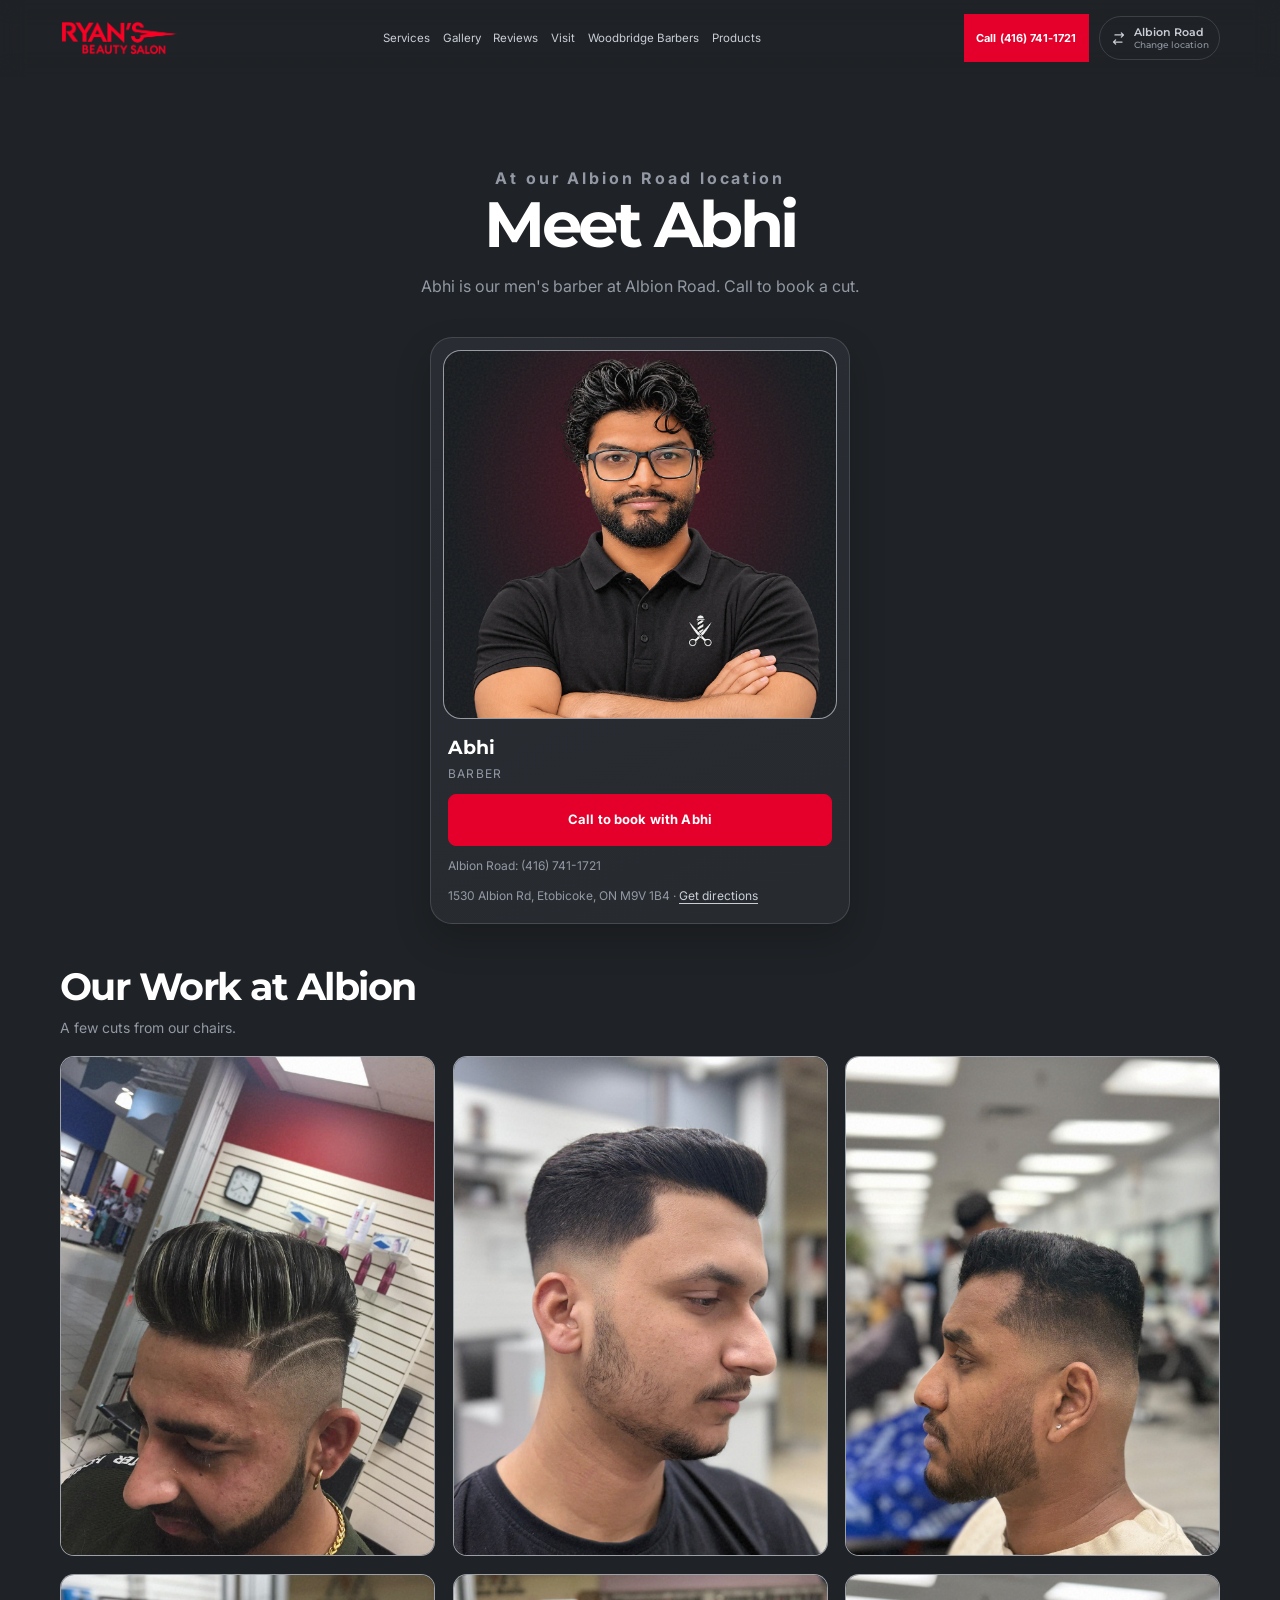
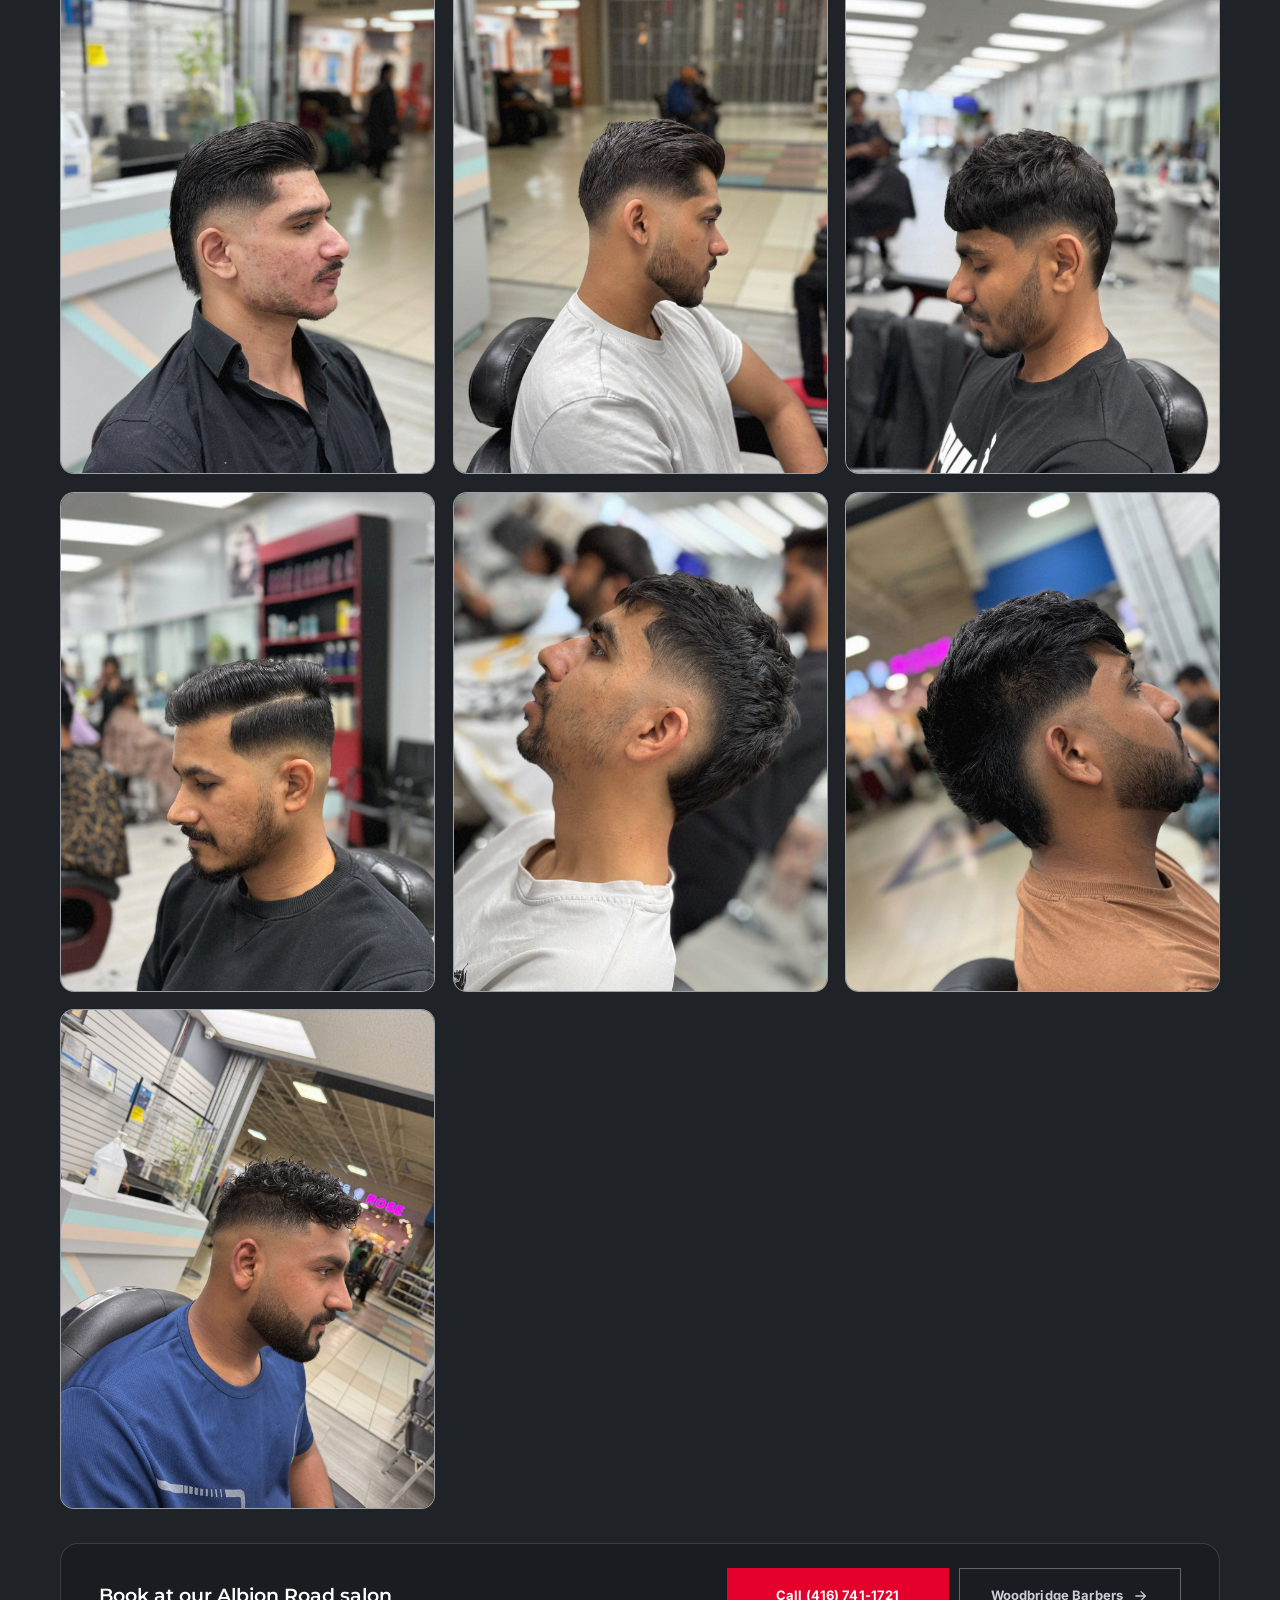
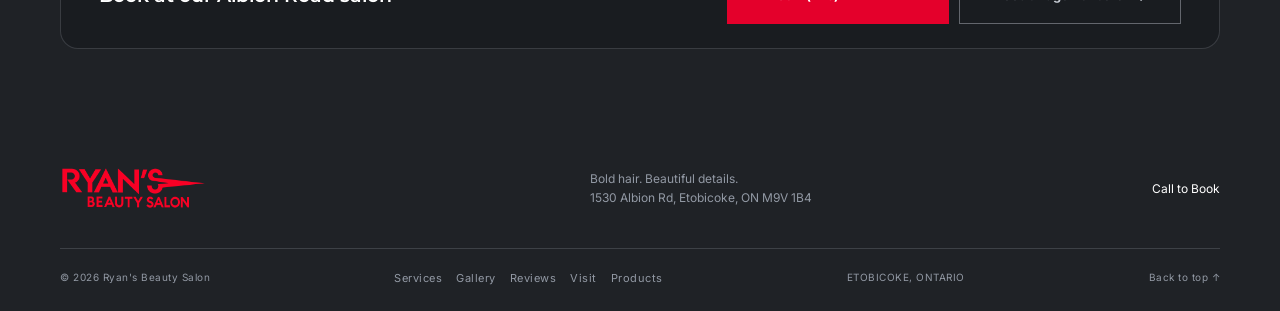
==== commit de98add0: "Preview location chooser and location-specific salon content" ====
--- a/albion-barbers.html
+++ b/albion-barbers.html
@@ -5,10 +5,10 @@
 <meta property="og:title" content="Albion Barbers | Ryan's Beauty Salon in Etobicoke"><meta property="og:description" content="Meet Abhi, the men's barber at Ryan's Beauty Salon on Albion Road. Call to book a cut."><meta property="og:type" content="website"><meta property="og:url" content="https://ryanshairsalon.com/albion-barbers.html"><meta property="og:image" content="https://ryanshairsalon.com/images/barber-abhi-albion.webp">
 <link rel="canonical" href="https://ryanshairsalon.com/albion-barbers.html"><link rel="preconnect" href="https://fonts.googleapis.com"><link rel="preconnect" href="https://fonts.gstatic.com" crossorigin><link href="https://fonts.googleapis.com/css2?family=Great+Vibes&family=Inter:wght@400;500;600;700&family=Montserrat:wght@500;600;700;800&display=swap" rel="stylesheet"><link rel="icon" href="data:image/svg+xml,%3Csvg xmlns=%22http://www.w3.org/2000/svg%22 viewBox=%220 0 64 64%22%3E%3Crect width=%2264%22 height=%2264%22 rx=%2212%22 fill=%22%231F2226%22/%3E%3Ctext x=%2232%22 y=%2245%22 text-anchor=%22middle%22 font-size=%2244%22 font-family=%22Arial%22 font-weight=%22bold%22 fill=%22%23E4002B%22%3ER%3C/text%3E%3C/svg%3E"><link rel="preload" as="image" href="/logo-ryans.png"><link rel="stylesheet" href="/styles.css">
 <script defer src="/config.js"></script><script defer src="/app.js"></script>
-</head><body class="barbers-document"><a class="skip" href="#main">Skip to content</a><noscript><p class="noscript">JavaScript is off. Meet Abhi below and call to book.</p></noscript><header class="nav-wrap"><nav class="nav container" aria-label="Main navigation">
+<script>(function(){try{var q=new URLSearchParams(location.search),v=q.get("location"),stored=sessionStorage.getItem("ryanSalonLocation");if(v==="albion"||v==="woodbridge"){sessionStorage.setItem("ryanSalonLocation",v);stored=v;}if(stored==="albion"||stored==="woodbridge")document.documentElement.setAttribute("data-location",stored);}catch(e){}})();</script><script defer src="/location-picker.js"></script></head><body class="barbers-document"><a class="skip" href="#main">Skip to content</a><noscript><p class="noscript">JavaScript is off. Meet Abhi below and call to book.</p></noscript><header class="nav-wrap"><nav class="nav container" aria-label="Main navigation">
 <a class="brand" href="/#home"><img class="brand-logo" src="/logo-ryans.png" alt="Ryan's Beauty Salon" width="1000" height="300"></a>
-<div class="nav-links" id="primary-navigation"><a class="mobile-menu-brand" href="/#home"><img src="/logo-ryans.png" alt="Ryan's Beauty Salon" width="1000" height="300"></a><a href="/#services">Services</a><a href="/#gallery">Gallery</a><a href="/#reviews">Reviews</a><a href="/#visit">Visit</a><a href="/albion-barbers.html">Albion Barbers</a><a href="/barbers.html" aria-current="page">Woodbridge Barbers</a><a href="/products.html">Products</a><a class="mobile-menu-book button button-red" href="tel:+14167411721">Call to Book</a></div>
-<a class="button button-red nav-book desktop-nav-call" href="tel:+14167411721"><span class="nav-call-mobile-label">Call to Book</span><span class="nav-call-desktop-label" hidden>Call (416) 741-1721</span></a><button class="menu-toggle" type="button" aria-label="Open navigation menu" aria-controls="primary-navigation" aria-expanded="false">☰</button>
+<div class="nav-links" id="primary-navigation"><a class="mobile-menu-brand" href="/#home"><img src="/logo-ryans.png" alt="Ryan's Beauty Salon" width="1000" height="300"></a><a href="/#services">Services</a><a href="/#gallery">Gallery</a><a href="/#reviews">Reviews</a><a href="/#visit">Visit</a><a href="/barbers.html" aria-current="page">Woodbridge Barbers</a><a href="/products.html">Products</a><a class="mobile-change-location" href="/?change=1"><svg viewBox="0 0 24 24" width="17" height="17" fill="none" aria-hidden="true"><path d="M7 7h12l-3-3m3 3-3 3M17 17H5l3 3m-3-3 3-3" stroke="currentColor" stroke-width="1.8" stroke-linecap="round" stroke-linejoin="round"/></svg> Change location</a><a class="mobile-menu-book button button-red" href="tel:+14167411721">Call to Book</a></div>
+<a class="button button-red nav-book desktop-nav-call" href="tel:+14167411721"><span class="nav-call-mobile-label">Call to Book</span><span class="nav-call-desktop-label" hidden>Call (416) 741-1721</span></a><button type="button" class="location-change" aria-label="Change location"><span class="location-change-icon"><svg viewBox="0 0 24 24" width="17" height="17" fill="none" aria-hidden="true"><path d="M7 7h12l-3-3m3 3-3 3M17 17H5l3 3m-3-3 3-3" stroke="currentColor" stroke-width="1.8" stroke-linecap="round" stroke-linejoin="round"/></svg></span><span class="location-change-copy"><span class="location-change-name">Albion Road</span><small>Change location</small></span></button><button class="menu-toggle" type="button" aria-label="Open navigation menu" aria-controls="primary-navigation" aria-expanded="false">☰</button>
 </nav></header><main id="main"><section class="barbers-page albion-barbers-page"><div class="container"><div class="barbers-heading"><p class="eyebrow">At our Albion Road location</p><h1>Meet Abhi</h1><p>Abhi is our men's barber at Albion Road. Call to book a cut.</p></div><div class="albion-barber-feature"><article class="barber-card barber-card-ewan albion-abhi-card"><div class="barber-photo"><img src="/images/barber-abhi-albion.webp" alt="Abhi" width="1200" height="1125" loading="eager" decoding="async"></div><div class="barber-card-body"><h2>Abhi</h2><p class="barber-role">Barber</p><a class="button button-red barber-book" href="tel:+14167411721">Call to book with Abhi</a><p class="albion-phone-note">Albion Road: (416) 741-1721</p><p class="albion-address-note">1530 Albion Rd, Etobicoke, ON M9V 1B4 · <a href="https://www.google.com/maps/dir/?api=1&destination=1530+Albion+Rd+Etobicoke+ON+M9V+1B4" target="_blank" rel="noopener">Get directions</a></p></div></article></div><section class="barber-work-section albion-work-section" aria-labelledby="albion-work-title"><div class="barber-work-heading"><h2 id="albion-work-title">Our Work at Albion</h2><p>A few cuts from our chairs.</p></div><div class="barber-work-grid albion-work-grid"><button class="barber-work-tile albion-work-tile" type="button" data-work-index="0" aria-label="Open Men's fade haircut photo"><img src="/images/mens-fade.jpg" alt="Men's fade haircut" width="1200" height="1600" loading="eager" decoding="async" style="--work-position:50% 35%"></button>
 <button class="barber-work-tile albion-work-tile" type="button" data-work-index="1" aria-label="Open Low taper pompadour haircut photo"><img src="/images/albion-cut-01-low-taper-pompadour-stubble.jpg" alt="Low taper pompadour haircut" width="1200" height="1600" loading="eager" decoding="async" style="--work-position:45% 35%"></button>
 <button class="barber-work-tile albion-work-tile" type="button" data-work-index="2" aria-label="Open Textured crop high fade haircut photo"><img src="/images/albion-cut-02-textured-crop-high-fade-beard.jpg" alt="Textured crop high fade haircut" width="1200" height="1600" loading="lazy" decoding="async" style="--work-position:40% 40%"></button>
@@ -18,4 +18,4 @@
 <button class="barber-work-tile albion-work-tile" type="button" data-work-index="6" aria-label="Open Side part hard part fade haircut photo"><img src="/images/albion-cut-06-side-part-hard-part-fade-beard.jpg" alt="Side part hard part fade haircut" width="1200" height="1600" loading="lazy" decoding="async" style="--work-position:45% 45%"></button>
 <button class="barber-work-tile albion-work-tile" type="button" data-work-index="7" aria-label="Open Textured crop skin fade haircut photo"><img src="/images/albion-cut-07-textured-crop-skin-fade.jpg" alt="Textured crop skin fade haircut" width="1200" height="1600" loading="lazy" decoding="async" style="--work-position:45% 35%"></button>
 <button class="barber-work-tile albion-work-tile" type="button" data-work-index="8" aria-label="Open Taper fade mullet haircut photo"><img src="/images/albion-cut-08-taper-fade-mullet-beard.jpg" alt="Taper fade mullet haircut" width="1200" height="1600" loading="lazy" decoding="async" style="--work-position:60% 40%"></button>
-<button class="barber-work-tile albion-work-tile" type="button" data-work-index="9" aria-label="Open Curly top fade haircut photo"><img src="/images/albion-cut-09-curly-top-fade-beard.jpg" alt="Curly top fade haircut" width="1200" height="1600" loading="lazy" decoding="async" style="--work-position:65% 45%"></button></div></section><div class="barber-closing albion-closing"><p>Book at our Albion Road salon</p><div class="albion-closing-actions"><a class="button button-red" href="tel:+14167411721">Call (416) 741-1721</a><a class="button hero-ghost-cta" href="/barbers.html">Woodbridge Barbers <svg aria-hidden="true" viewBox="0 0 20 20" width="16" height="16" fill="none"><path d="M3.5 10h12M10 4.5l5.5 5.5-5.5 5.5" stroke="currentColor" stroke-width="1.6" stroke-linecap="round" stroke-linejoin="round"/></svg></a></div></div></div></section></main><footer class="footer"><div class="container footer-main"><a class="brand" href="/#home"><img class="brand-logo" src="/logo-ryans.png" alt="Ryan's Beauty Salon" width="1000" height="300"></a><p>Bold hair. Beautiful details.<br>1530 Albion Rd, Etobicoke, ON M9V 1B4</p><a data-booking-link href="tel:+14167411721">Call to Book</a></div><div class="container footer-bottom"><span>© <span id="year">2026</span> Ryan's Beauty Salon</span><nav class="footer-links" aria-label="Footer navigation"><a href="/#services">Services</a><a href="/#gallery">Gallery</a><a href="/#reviews">Reviews</a><a href="/#visit">Visit</a><a href="/albion-barbers.html">Albion Barbers</a><a href="/barbers.html">Woodbridge Barbers</a><a href="/products.html">Products</a></nav><span>ETOBICOKE, ONTARIO</span><a href="/#home">Back to top ↑</a></div></footer></body></html>+<button class="barber-work-tile albion-work-tile" type="button" data-work-index="9" aria-label="Open Curly top fade haircut photo"><img src="/images/albion-cut-09-curly-top-fade-beard.jpg" alt="Curly top fade haircut" width="1200" height="1600" loading="lazy" decoding="async" style="--work-position:65% 45%"></button></div></section><div class="barber-closing albion-closing"><p>Book at our Albion Road salon</p><div class="albion-closing-actions"><a class="button button-red" href="tel:+14167411721">Call (416) 741-1721</a><a class="button hero-ghost-cta" href="/barbers.html">Woodbridge Barbers <svg aria-hidden="true" viewBox="0 0 20 20" width="16" height="16" fill="none"><path d="M3.5 10h12M10 4.5l5.5 5.5-5.5 5.5" stroke="currentColor" stroke-width="1.6" stroke-linecap="round" stroke-linejoin="round"/></svg></a></div></div></div></section></main><footer class="footer"><div class="container footer-main"><a class="brand" href="/#home"><img class="brand-logo" src="/logo-ryans.png" alt="Ryan's Beauty Salon" width="1000" height="300"></a><p>Bold hair. Beautiful details.<br>1530 Albion Rd, Etobicoke, ON M9V 1B4</p><a data-booking-link href="tel:+14167411721">Call to Book</a></div><div class="container footer-bottom"><span>© <span id="year">2026</span> Ryan's Beauty Salon</span><nav class="footer-links" aria-label="Footer navigation"><a href="/#services">Services</a><a href="/#gallery">Gallery</a><a href="/#reviews">Reviews</a><a href="/#visit">Visit</a><a href="/products.html">Products</a></nav><span>ETOBICOKE, ONTARIO</span><a href="/#home">Back to top ↑</a></div></footer></body></html>
--- a/styles.css
+++ b/styles.css
@@ -461,3 +461,77 @@
 .products-booking .products-phone-note{margin:12px 0 0;font-size:12px;color:var(--dim)}
 @media(min-width:768px) and (max-width:1099px){.products-grid{grid-template-columns:repeat(3,minmax(0,1fr))}}
 @media(max-width:767px){.products-grid{grid-template-columns:repeat(2,minmax(0,1fr));gap:10px}.product-card{padding:8px}.product-photo-frame{border-radius:14px}.product-card-copy{padding:12px 3px 4px}.product-card h2{font-size:13px}}
+
+
+@media(min-width:768px){.nav{gap:clamp(8px,1.1vw,14px)}.nav-links{gap:clamp(7px,.85vw,12px);font-size:clamp(10px,.88vw,12px);white-space:nowrap;flex:1;justify-content:center;min-width:0}.nav-links a{white-space:nowrap}.nav .brand{flex:0 1 120px;max-width:120px}.nav .brand-logo{width:120px;max-width:100%;height:38px}.nav-book{flex:0 0 auto;padding-inline:clamp(8px,.9vw,12px);font-size:clamp(10px,.86vw,12px)}}
+
+/* Independent stylist service card and responsive service menu */
+@media(min-width:768px){
+  #services .services-content{display:grid;grid-template-columns:repeat(2,minmax(0,1fr));gap:28px}
+  #services .independent-panel{margin-top:0}
+  #services .independent-card{width:min(100%,440px)}
+}
+@media(min-width:768px) and (max-width:1099px){
+  #services .service-list{grid-template-columns:1fr}
+}
+@media(max-width:767px){
+  #services .service-tabs{display:grid;grid-template-columns:repeat(3,minmax(0,1fr));gap:6px;overflow:visible;padding-bottom:12px}
+  #services .service-tab{min-width:0;width:100%;min-height:48px;padding:8px 3px;font-size:clamp(10px,3.2vw,12px);letter-spacing:-.02em;white-space:nowrap}
+  #services .services-content{display:grid;grid-template-columns:minmax(0,1fr)}
+  #services .independent-card{width:100%}
+}
+#services .independent-panel[hidden],#services .services-content[hidden]{display:none!important}
+#services .independent-static-heading{font:700 20px var(--head);color:#fff;margin:24px 0 10px}
+#services .independent-card{margin:0;max-width:440px}
+#services .independent-label{display:inline-flex;align-self:flex-start;width:max-content;margin:0 0 8px;padding:4px 10px;border:1px solid rgba(228,0,43,.65);border-radius:999px;color:#fff;background:rgba(228,0,43,.14);font-size:10px;font-weight:700;letter-spacing:.08em;text-transform:uppercase}
+#services .independent-location{margin:0 0 12px;color:var(--dim);font-size:12px}
+#services .independent-description{margin:0 0 9px;color:var(--silver);font-size:13px;line-height:1.6}
+#services .independent-card .barber-book{width:100%;min-height:52px;height:52px;margin-top:14px}
+#services .independent-card .barber-note{font-size:12px}
+
+/* Location chooser progressive enhancement; without data-location existing content remains. */
+html[data-location="albion"] [data-loc="woodbridge"],html[data-location="woodbridge"] [data-loc="albion"]{display:none!important}
+html[data-location] .location-tabs,html[data-location] .visit-title{display:none!important}
+html:not([data-location]) .visit-selected-title{display:none!important}
+html[data-location="albion"] .visit-selected-title[data-loc="albion"],html[data-location="woodbridge"] .visit-selected-title[data-loc="woodbridge"]{display:block}
+.visit-selected-title{font:700 clamp(26px,3vw,42px)/1.2 var(--head);color:#fff;margin:12px 0 25px}
+html[data-location="woodbridge"] #services .service-tab[data-category="2"],html[data-location="woodbridge"] #services .independent-panel{display:none!important}
+html[data-location="woodbridge"] #services .service-tabs{grid-template-columns:repeat(2,minmax(0,1fr))}
+.location-barbers{padding-top:42px;padding-bottom:54px}
+.home-barber-grid{display:grid;grid-template-columns:1fr;gap:20px}
+.home-barber-card{max-width:100%;min-width:0}
+.home-barber-card .barber-photo{aspect-ratio:1/1;overflow:hidden}
+.home-barber-card .barber-photo img{width:100%;height:100%;object-fit:cover}
+.home-barber-card .barber-card-body{padding:16px}
+.home-barber-link{width:100%;min-height:48px;margin-top:10px;text-align:center}
+html[data-location="albion"] .home-barber-grid[data-loc="albion"]{max-width:380px;margin-inline:auto}
+@media(min-width:768px){.home-barber-grid[data-loc="woodbridge"]{grid-template-columns:repeat(2,minmax(0,1fr))}}
+@media(min-width:1100px){.home-barber-grid[data-loc="woodbridge"]{grid-template-columns:repeat(4,minmax(0,1fr))}}
+.location-change{display:flex;align-items:center;justify-content:center;gap:7px;min-height:44px;padding:5px 9px;border:1px solid var(--line);border-radius:999px;background:var(--bg);color:var(--silver);cursor:pointer;flex-shrink:0}
+.location-change svg{display:block}
+.location-change-copy{display:flex;flex-direction:column;align-items:flex-start;font:600 11px var(--head);line-height:1.25;white-space:nowrap}
+.location-change-copy small{font:500 9px var(--head);color:var(--dim)}
+.mobile-change-location{display:none}
+.location-chooser{position:fixed;inset:0;z-index:99999;min-height:100svh;display:grid;place-items:center;overflow-y:auto;padding:max(18px,env(safe-area-inset-top)) max(16px,env(safe-area-inset-right)) max(18px,env(safe-area-inset-bottom)) max(16px,env(safe-area-inset-left));background:radial-gradient(ellipse at 50% 15%,rgba(228,0,43,.12),transparent 60%),var(--bg);color:#fff;opacity:1;transition:opacity .5s}
+.location-chooser:before{content:"";position:fixed;inset:0;pointer-events:none;opacity:.08;background-image:url("/images/grain.png")}
+.location-chooser-inner{position:relative;width:min(100%,940px);margin:auto;text-align:center}
+.location-chooser-logo{width:min(230px,60vw);height:auto;max-height:95px;object-fit:contain;margin:0 auto 24px}
+.location-chooser h1{font:800 clamp(28px,5vw,58px)/1.1 var(--head);margin:0 auto 15px;max-width:750px}
+.location-chooser-subtitle{color:var(--silver);font-size:clamp(12px,2vw,15px);margin:0 0 25px}
+.location-chooser-cards{display:grid;grid-template-columns:1fr;gap:14px}
+.location-choice-card{position:relative;display:flex;flex-direction:column;align-items:flex-start;justify-content:center;text-align:left;gap:7px;min-height:96px;padding:20px 22px;border:1px solid var(--line);border-radius:18px;background:radial-gradient(circle at var(--sheen-x,50%) 0%,rgba(228,0,43,.12),transparent 65%),#1f2226;color:#fff;cursor:pointer;transition:transform .25s,opacity .3s;animation:location-choice-in .45s both}
+.location-choice-card:nth-child(2){animation-delay:.09s}
+.location-choice-card strong{font:700 clamp(19px,3vw,28px) var(--head)}
+.location-choice-card span:not(:last-child){color:var(--silver);font-size:13px}
+.location-choice-card span:last-child{position:absolute;right:20px;top:50%;transform:translateY(-50%)}
+.location-choice-card:hover,.location-choice-card:focus-visible{border-color:var(--red);box-shadow:0 0 24px rgba(228,0,43,.14)}
+.location-choice-card:focus-visible,.location-change:focus-visible,.mobile-change-location:focus-visible{outline:3px solid var(--red);outline-offset:3px}
+.location-chooser.is-closing{opacity:0;pointer-events:none}
+body.location-chooser-open{overflow:hidden}
+.location-hero-enter{animation:location-hero-in .5s both}
+@keyframes location-choice-in{from{opacity:0;transform:translateY(16px)}to{opacity:1;transform:translateY(0)}}
+@keyframes location-hero-in{from{opacity:0;transform:translateY(20px)}to{opacity:1;transform:translateY(0)}}
+@media(min-width:768px){.location-chooser-cards{grid-template-columns:repeat(2,minmax(0,1fr))}.location-choice-card{min-height:175px;padding:30px}.nav-links{gap:clamp(8px,1vw,16px);font-size:clamp(11px,.9vw,13px)}.nav{gap:clamp(6px,.8vw,12px)}.location-change{padding-inline:10px}}
+@media(max-width:767px){.nav{height:64px!important;gap:5px!important}.nav .brand{flex:0 1 92px;min-width:0}.nav .brand-logo{max-width:92px;height:auto}.location-change{order:2;padding:5px 7px;min-width:0}.location-change-copy{font-size:10px}.location-change-copy small{display:none}.nav .menu-toggle{order:3;flex:0 0 38px}.nav .nav-book{display:none!important}.mobile-change-location{display:flex;align-items:center;gap:10px;min-height:48px;width:100%;padding:12px 16px;border:1px solid var(--line);border-radius:8px}.location-chooser-logo{max-height:68px;margin-bottom:12px}.location-chooser-subtitle{margin-bottom:18px}.location-choice-card{padding:14px 17px}.location-chooser-inner{padding-block:8px}}
+@media(max-width:380px){.location-change-copy{font-size:9px}.nav .brand{flex-basis:85px}.nav .brand-logo{max-width:85px}}
+@media(prefers-reduced-motion:reduce){.location-choice-card,.location-hero-enter{animation:none!important;transform:none!important}.location-chooser{transition:opacity .15s}}
